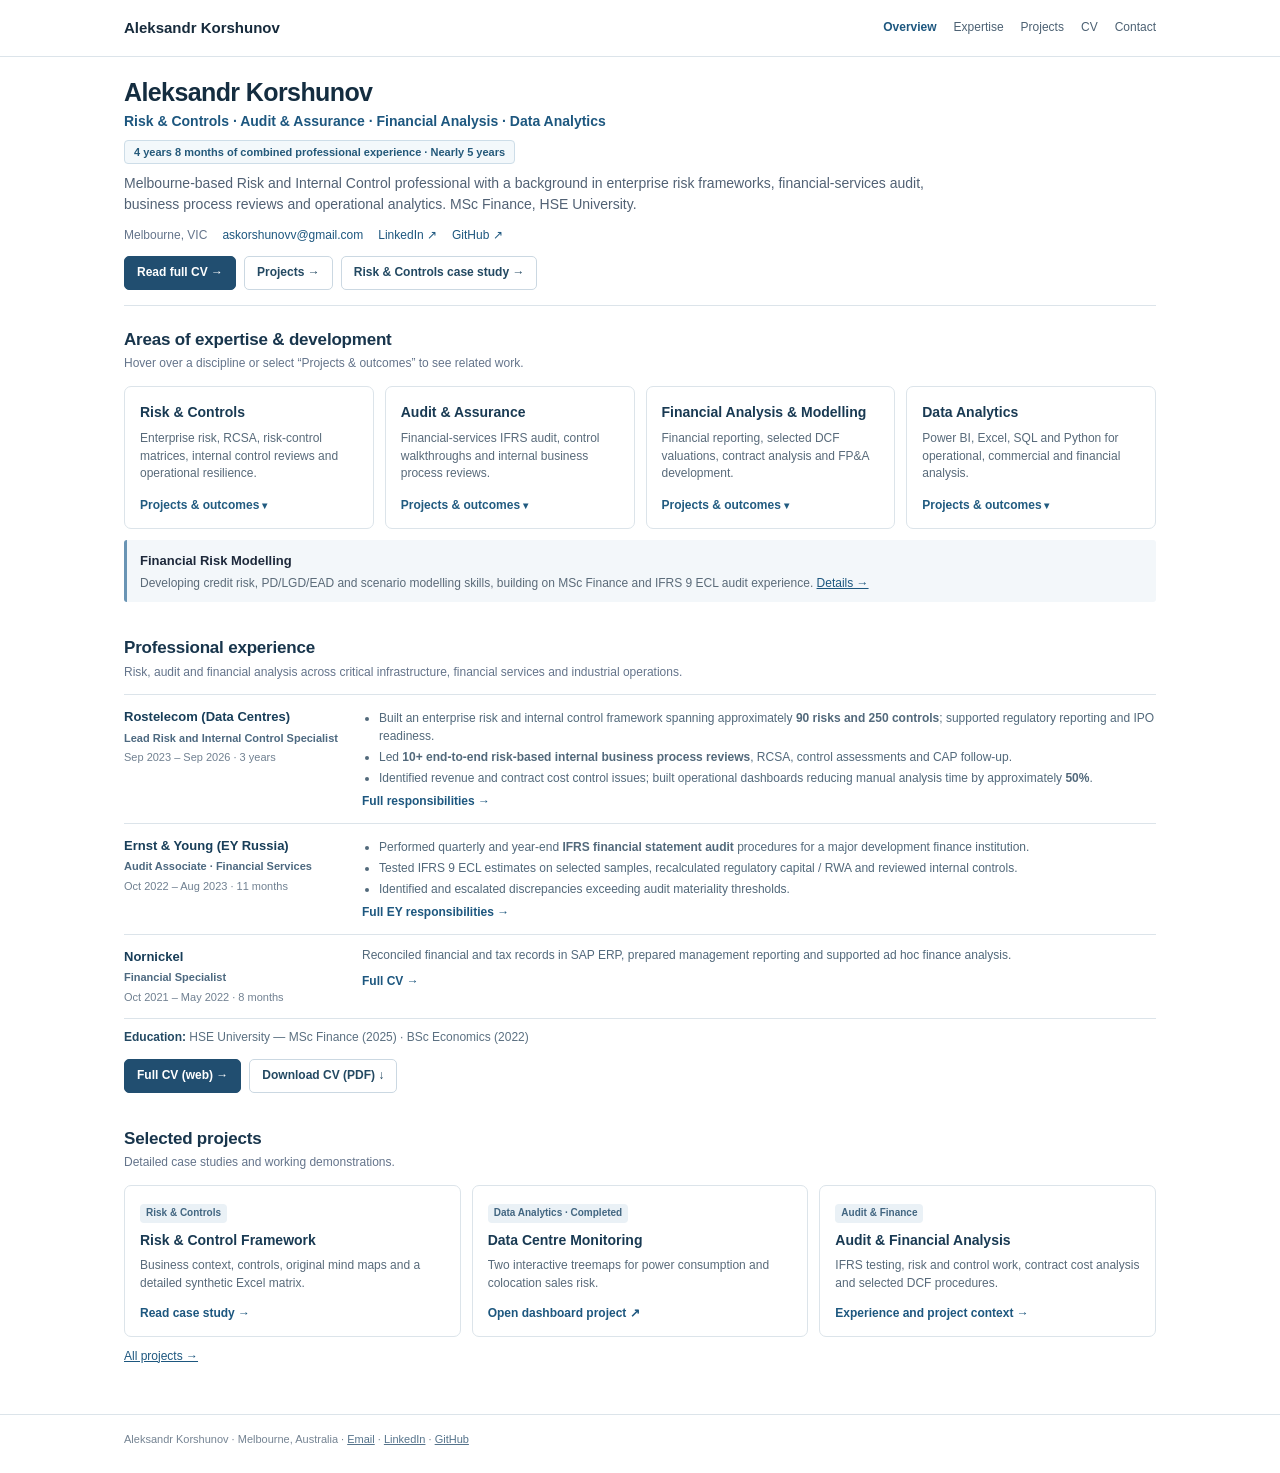
==== index.html @ 3230fc71 "Make approved CV download direct when PDF asset is present" ====
<!doctype html><html lang="en"><head><meta charset="utf-8"><meta name="viewport" content="width=device-width,initial-scale=1"><meta name="description" content="Aleksandr Korshunov — Melbourne. Almost five years of combined experience in risk, internal controls, audit and finance."><title>Aleksandr Korshunov | Risk, Audit, Finance & Analytics</title><link rel="stylesheet" href="assets/css/site.css"></head><body>
<header class="header"><div class="wrap nav"><a class="brand" href="./">Aleksandr Korshunov</a><nav class="navlinks"><a class="active" href="./">Overview</a><a href="expertise/">Expertise</a><a href="projects/">Projects</a><a href="cv/">CV</a><a href="mailto:askorshunovv@gmail.com">Contact</a></nav></div></header>
<main class="wrap"><section class="intro"><h1>Aleksandr Korshunov</h1><div class="role">Risk & Controls · Audit & Assurance · Financial Analysis · Data Analytics</div><div class="experience-pill">4 years 8 months of combined professional experience · Nearly 5 years</div><p>Melbourne-based Risk and Internal Control professional with a background in enterprise risk frameworks, financial-services audit, business process reviews and operational analytics. MSc Finance, HSE University.</p><div class="meta"><span>Melbourne, VIC</span><a href="mailto:askorshunovv@gmail.com">askorshunovv@gmail.com</a><a href="https://www.linkedin.com/in/askorshunovv" target="_blank" rel="noopener">LinkedIn ↗</a><a href="https://github.com/nevskoii" target="_blank" rel="noopener">GitHub ↗</a></div><div class="actions"><a class="button primary" href="cv/">Read full CV →</a><a class="button" href="projects/">Projects →</a><a class="button" href="projects/risk-control-framework/">Risk & Controls case study →</a></div></section>
<section class="section" id="areas"><h2>Areas of expertise & development</h2><p class="lead">Hover over a discipline or select “Projects & outcomes” to see related work.</p><div class="grid four">
<article class="tile area-card"><h3>Risk & Controls</h3><p>Enterprise risk, RCSA, risk-control matrices, internal control reviews and operational resilience.</p><details><summary>Projects & outcomes</summary><div class="area-expand"><p><strong>Rostelecom (Data Centres):</strong> Framework covering ~90 risks and 250 controls; 10+ risk-based reviews; corrective action tracking.</p><a href="projects/risk-control-framework/">Risk & Control Framework case study →</a><a href="expertise/#risk">Experience & methodology →</a></div></details></article>
<article class="tile area-card"><h3>Audit & Assurance</h3><p>Financial-services IFRS audit, control walkthroughs and internal business process reviews.</p><details><summary>Projects & outcomes</summary><div class="area-expand"><p><strong>EY:</strong> IFRS 9 ECL sample testing, regulatory capital and RWA recalculations; escalated material reporting discrepancies.</p><a href="expertise/#audit">Audit experience →</a><a href="cv/#ey">Full EY CV section →</a></div></details></article>
<article class="tile area-card"><h3>Financial Analysis & Modelling</h3><p>Financial reporting, selected DCF valuations, contract analysis and FP&A development.</p><details><summary>Projects & outcomes</summary><div class="area-expand"><p><strong>Experience:</strong> Electricity cost analysis across ~4,000 racks; review of 42 counterparty agreements. DCF applied to selected audit valuations.</p><a href="expertise/#finance">Finance experience →</a><a href="projects/#finance">Financial modelling development →</a></div></details></article>
<article class="tile area-card"><h3>Data Analytics</h3><p>Power BI, Excel, SQL and Python for operational, commercial and financial analysis.</p><details><summary>Projects & outcomes</summary><div class="area-expand"><p><strong>Operational reporting:</strong> Power capacity and colocation sales dashboards; ~50% reduction in manual analysis time.</p><a href="https://nevskoii.github.io/monitoring_dashboards_dc/" target="_blank" rel="noopener">Open completed treemap project ↗</a><a href="expertise/#data">Analytics experience →</a></div></details></article>
</div><div class="bar"><strong>Financial Risk Modelling</strong><p>Developing credit risk, PD/LGD/EAD and scenario modelling skills, building on MSc Finance and IFRS 9 ECL audit experience. <a href="expertise/#financial-risk">Details →</a></p></div></section>
<section class="section" id="experience"><h2>Professional experience</h2><p class="lead">Risk, audit and financial analysis across critical infrastructure, financial services and industrial operations.</p><div class="compact-career">
<article class="career-row"><div><h3>Rostelecom (Data Centres)</h3><div class="role-title">Lead Risk and Internal Control Specialist</div><small>Sep 2023 – Sep 2026 · 3 years</small></div><div><ul><li>Built an enterprise risk and internal control framework spanning approximately <strong>90 risks and 250 controls</strong>; supported regulatory reporting and IPO readiness.</li><li>Led <strong>10+ end-to-end risk-based internal business process reviews</strong>, RCSA, control assessments and CAP follow-up.</li><li>Identified revenue and contract cost control issues; built operational dashboards reducing manual analysis time by approximately <strong>50%</strong>.</li></ul><a class="section-link" href="cv/#rostelecom">Full responsibilities →</a></div></article>
<article class="career-row"><div><h3>Ernst & Young (EY Russia)</h3><div class="role-title">Audit Associate · Financial Services</div><small>Oct 2022 – Aug 2023 · 11 months</small></div><div><ul><li>Performed quarterly and year-end <strong>IFRS financial statement audit</strong> procedures for a major development finance institution.</li><li>Tested IFRS 9 ECL estimates on selected samples, recalculated regulatory capital / RWA and reviewed internal controls.</li><li>Identified and escalated discrepancies exceeding audit materiality thresholds.</li></ul><a class="section-link" href="cv/#ey">Full EY responsibilities →</a></div></article>
<article class="career-row"><div><h3>Nornickel</h3><div class="role-title">Financial Specialist</div><small>Oct 2021 – May 2022 · 8 months</small></div><div><p>Reconciled financial and tax records in SAP ERP, prepared management reporting and supported ad hoc finance analysis.</p><a class="section-link" href="cv/">Full CV →</a></div></article>
</div><div class="edu-strip"><strong>Education:</strong> HSE University — MSc Finance (2025) · BSc Economics (2022)</div><div class="actions"><a class="button primary" href="cv/">Full CV (web) →</a><a class="button" id="home-pdf-download" href="assets/downloads/Aleksandr_Korshunov_Approved_CV_Public.pdf" download hidden>Download CV (PDF) ↓</a></div></section>
<section class="section" id="projects"><h2>Selected projects</h2><p class="lead">Detailed case studies and working demonstrations.</p><div class="grid three"><article class="tile"><span class="tag">Risk & Controls</span><h3>Risk & Control Framework</h3><p>Business context, controls, original mind maps and a detailed synthetic Excel matrix.</p><a href="projects/risk-control-framework/">Read case study →</a></article><article class="tile"><span class="tag">Data Analytics · Completed</span><h3>Data Centre Monitoring</h3><p>Two interactive treemaps for power consumption and colocation sales risk.</p><a href="https://nevskoii.github.io/monitoring_dashboards_dc/">Open dashboard project ↗</a></article><article class="tile"><span class="tag">Audit & Finance</span><h3>Audit & Financial Analysis</h3><p>IFRS testing, risk and control work, contract cost analysis and selected DCF procedures.</p><a href="expertise/">Experience and project context →</a></article></div><p class="lead" style="margin-top:11px"><a href="projects/">All projects →</a></p></section></main><footer class="footer"><div class="wrap">Aleksandr Korshunov · Melbourne, Australia · <a href="mailto:askorshunovv@gmail.com">Email</a> · <a href="https://www.linkedin.com/in/askorshunovv">LinkedIn</a> · <a href="https://github.com/nevskoii">GitHub</a></div></footer><script>fetch('assets/downloads/Aleksandr_Korshunov_Approved_CV_Public.pdf',{method:'HEAD'}).then(r=>{if(r.ok)document.querySelector('#home-pdf-download').hidden=false}).catch(()=>{});</script></body></html>
---- assets/css/site.css ----
:root{--ink:#1e293b;--muted:#637386;--line:#dce4ea;--accent:#1d577f;--soft:#f6f8fa}*{box-sizing:border-box}html{scroll-behavior:smooth}body{margin:0;color:var(--ink);background:#fff;font:14px/1.48 -apple-system,BlinkMacSystemFont,"Segoe UI",Arial,sans-serif}a{color:var(--accent)}.wrap{max-width:1080px;margin:0 auto;padding:0 24px}.header{background:#fff;border-bottom:1px solid var(--line);position:sticky;top:0;z-index:5}.nav{display:flex;align-items:center;justify-content:space-between;gap:16px;min-height:56px}.brand{font-size:15px;font-weight:750;color:#172b3c;text-decoration:none}.navlinks{display:flex;gap:17px;flex-wrap:wrap}.navlinks a{font-size:12px;text-decoration:none;color:#4c6173}.navlinks a.active,.navlinks a:hover{color:var(--accent);font-weight:700}.intro{padding:26px 0 18px;border-bottom:1px solid var(--line)}.intro h1{font-size:27px;letter-spacing:-.6px;line-height:1.2;margin:0 0 5px;color:#142d40}.intro .role{font-size:14px;color:var(--accent);font-weight:650;margin-bottom:9px}.intro p{max-width:850px;color:#516174;margin:0 0 12px}.meta{display:flex;gap:15px;flex-wrap:wrap;font-size:12px;color:#64748b}.meta a{text-decoration:none}.actions{display:flex;gap:8px;flex-wrap:wrap;margin-top:12px}.button{border:1px solid #cbd8e2;border-radius:5px;padding:7px 12px;display:inline-block;text-decoration:none;font-weight:650;font-size:12px;color:#234962;background:white}.button.primary{background:#214e70;color:#fff;border-color:#214e70}.section{padding:23px 0 12px;scroll-margin-top:70px}.section h2{font-size:17px;line-height:1.25;letter-spacing:-.2px;margin:0 0 5px;color:#18354c}.lead{color:#64748b;font-size:12px;margin:0 0 13px}.grid{display:grid;gap:11px}.four{grid-template-columns:repeat(4,minmax(0,1fr))}.three{grid-template-columns:repeat(3,minmax(0,1fr))}.two{grid-template-columns:repeat(2,minmax(0,1fr))}.tile{padding:15px 15px 13px;border:1px solid var(--line);border-radius:7px;background:#fff;min-width:0}.tile h3{font-size:14px;margin:0 0 7px;color:#193a53}.tile p{font-size:12px;color:#586a7a;margin:0 0 9px}.tile a{font-size:12px;text-decoration:none;font-weight:650}.tile a:hover{text-decoration:underline}.tag{display:inline-block;color:#426681;background:#eaf1f6;border-radius:4px;padding:2px 6px;font-size:10px;font-weight:700;margin-bottom:7px}.bar{border-left:3px solid #6994b4;background:#f3f7fa;border-radius:3px;padding:10px 13px;margin-top:11px}.bar strong{font-size:13px}.bar p{font-size:12px;color:#5b6b79;margin:4px 0 0}.metrics{display:flex;gap:12px;flex-wrap:wrap;padding:15px 0;border-top:1px solid var(--line);border-bottom:1px solid var(--line);margin-top:15px}.metric{flex:1;min-width:130px;font-size:11px;color:#637386}.metric b{font-size:17px;color:#1a4564;margin-right:6px}.timeline{display:grid;grid-template-columns:repeat(3,1fr);gap:10px}.timeline article{border-top:2px solid #d3e0e9;padding-top:9px}.timeline strong{font-size:13px}.timeline p{font-size:11px;color:#657689;margin:4px 0}.footer{margin-top:24px;border-top:1px solid var(--line);padding:16px 0 25px;font-size:11px;color:#758493}.footer a{color:#55738b}.breadcrumb{font-size:11px;color:#7a8897;margin-bottom:12px}.breadcrumb a{text-decoration:none}.pagehead{padding:24px 0 12px;border-bottom:1px solid var(--line)}.pagehead h1{font-size:24px;margin:0 0 7px;letter-spacing:-.4px}.pagehead p{max-width:830px;color:#5e6e7c;margin:0}.prose{max-width:940px}.prose p{color:#526477}.item{padding:13px 0;border-bottom:1px solid var(--line)}.item h3{font-size:14px;margin:0 0 4px}.item p{margin:3px 0;font-size:12px;color:#5c6d7b}.item small{color:#748292}.resume{max-width:880px}.resume h2{border-bottom:1px solid var(--line);padding-bottom:4px;margin:20px 0 9px;font-size:14px;text-transform:uppercase;letter-spacing:.4px}.resume h3{font-size:13px;margin:11px 0 3px}.resume p,.resume li{font-size:12px;line-height:1.5}.resume ul{padding-left:19px;margin:5px 0 10px}.resume li{margin:3px 0}.resume .period{float:right;font-size:11px;color:#6b7c8a}.resume .small{color:#6b7c8a;font-size:11px}.tablewrap{overflow:auto;border:1px solid var(--line);border-radius:6px}table{width:100%;border-collapse:collapse;font-size:12px}th,td{text-align:left;padding:8px 10px;border-bottom:1px solid var(--line);vertical-align:top}th{background:#eef3f7;font-size:11px;color:#435c6e}tr:last-child td{border-bottom:0}input,select{padding:7px;border:1px solid #bdccd8;border-radius:5px;background:#fff;font:inherit;max-width:100%}.tools{display:flex;gap:8px;flex-wrap:wrap;margin:13px 0}.muted{color:#667789}.note{font-size:11px;color:#697c89;background:#f4f7f9;padding:10px 12px;border-radius:5px;margin:12px 0}.mini-list{margin:0;padding-left:18px;color:#586c7a;font-size:12px}.mini-list li{margin:4px 0}.panel{border:1px solid var(--line);border-radius:7px;padding:14px;margin:12px 0}.panel h3{margin:0 0 7px;font-size:14px}.pill{font-size:10px;color:#2c5b7b;background:#edf4f8;padding:2px 7px;border-radius:4px;display:inline-block;margin:2px 4px 2px 0}@media(max-width:800px){.four{grid-template-columns:repeat(2,1fr)}.three,.timeline{grid-template-columns:repeat(2,1fr)}.nav{align-items:flex-start;flex-direction:column;gap:6px;padding:10px 0}.intro{padding-top:20px}}@media(max-width:540px){.wrap{padding:0 15px}.four,.three,.two,.timeline{grid-template-columns:1fr}.navlinks{gap:12px}.navlinks a{font-size:11px}.intro h1{font-size:23px}.tile{padding:13px}.resume .period{float:none;display:block;margin-top:2px}}@media print{.header,.footer,.actions,.tools,.no-print{display:none!important}.wrap{max-width:none;padding:0}.section{padding:8px 0}.resume p,.resume li{font-size:10px}.pagehead{padding:4px 0}}

/* Recruiter-first portfolio refinements */
.intro{padding:20px 0 15px}.intro h1{font-size:25px}.role{line-height:1.35}.experience-pill{display:inline-block;margin:0 0 9px;padding:3px 9px;border:1px solid #cddde8;background:#f3f8fb;border-radius:4px;font-size:11px;color:#24597a;font-weight:700}
.area-card{position:relative;transition:border-color .18s ease,box-shadow .18s ease,background .18s ease}.area-card:hover,.area-card:focus-within{border-color:#8aafc9;background:#fbfdff;box-shadow:0 3px 13px rgba(22,66,95,.10)}.area-card .hint{font-size:11px;color:#6e8291;margin:4px 0 0}.area-card summary{cursor:pointer;list-style:none;font-size:12px;font-weight:650;color:#215b80;padding:5px 0 0}.area-card summary::-webkit-details-marker{display:none}.area-card summary::after{content:" ▾";font-size:10px}.area-card details[open] summary::after{content:" ▴"}.area-card .area-expand{display:none;position:absolute;top:calc(100% - 2px);left:-1px;right:-1px;padding:12px 14px 14px;background:#fff;border:1px solid #8aafc9;border-top:0;border-radius:0 0 7px 7px;box-shadow:0 10px 18px rgba(22,66,95,.12);z-index:4}.area-card:hover .area-expand,.area-card:focus-within .area-expand,.area-card details[open] .area-expand{display:block}.area-expand p{font-size:11px;color:#516c7d;margin:0 0 8px}.area-expand a{display:block;margin:5px 0;font-size:11px}.compact-career{display:grid;grid-template-columns:1fr;gap:0;border-top:1px solid var(--line)}.career-row{display:grid;grid-template-columns:220px minmax(0,1fr);gap:18px;padding:12px 0;border-bottom:1px solid var(--line)}.career-row h3{font-size:13px;margin:0 0 3px;color:#183e59}.career-row small{font-size:11px;color:#708091}.career-row p{font-size:12px;color:#52697b;margin:0 0 5px}.career-row ul{padding-left:17px;margin:3px 0}.career-row li{font-size:12px;color:#52697b;margin:3px 0}.career-row .role-title{font-size:11px;color:#4d6980;font-weight:650}.edu-strip{padding:10px 0 0;color:#5b7081;font-size:12px}.edu-strip strong{color:#234963}.section .section-link{font-size:12px;text-decoration:none;font-weight:650}.section .section-link:hover{text-decoration:underline}
@media(max-width:800px){.area-card .area-expand{position:static;box-shadow:none;border:0;border-top:1px solid #e2eaf0;padding:9px 0 0}.career-row{grid-template-columns:1fr;gap:3px}}
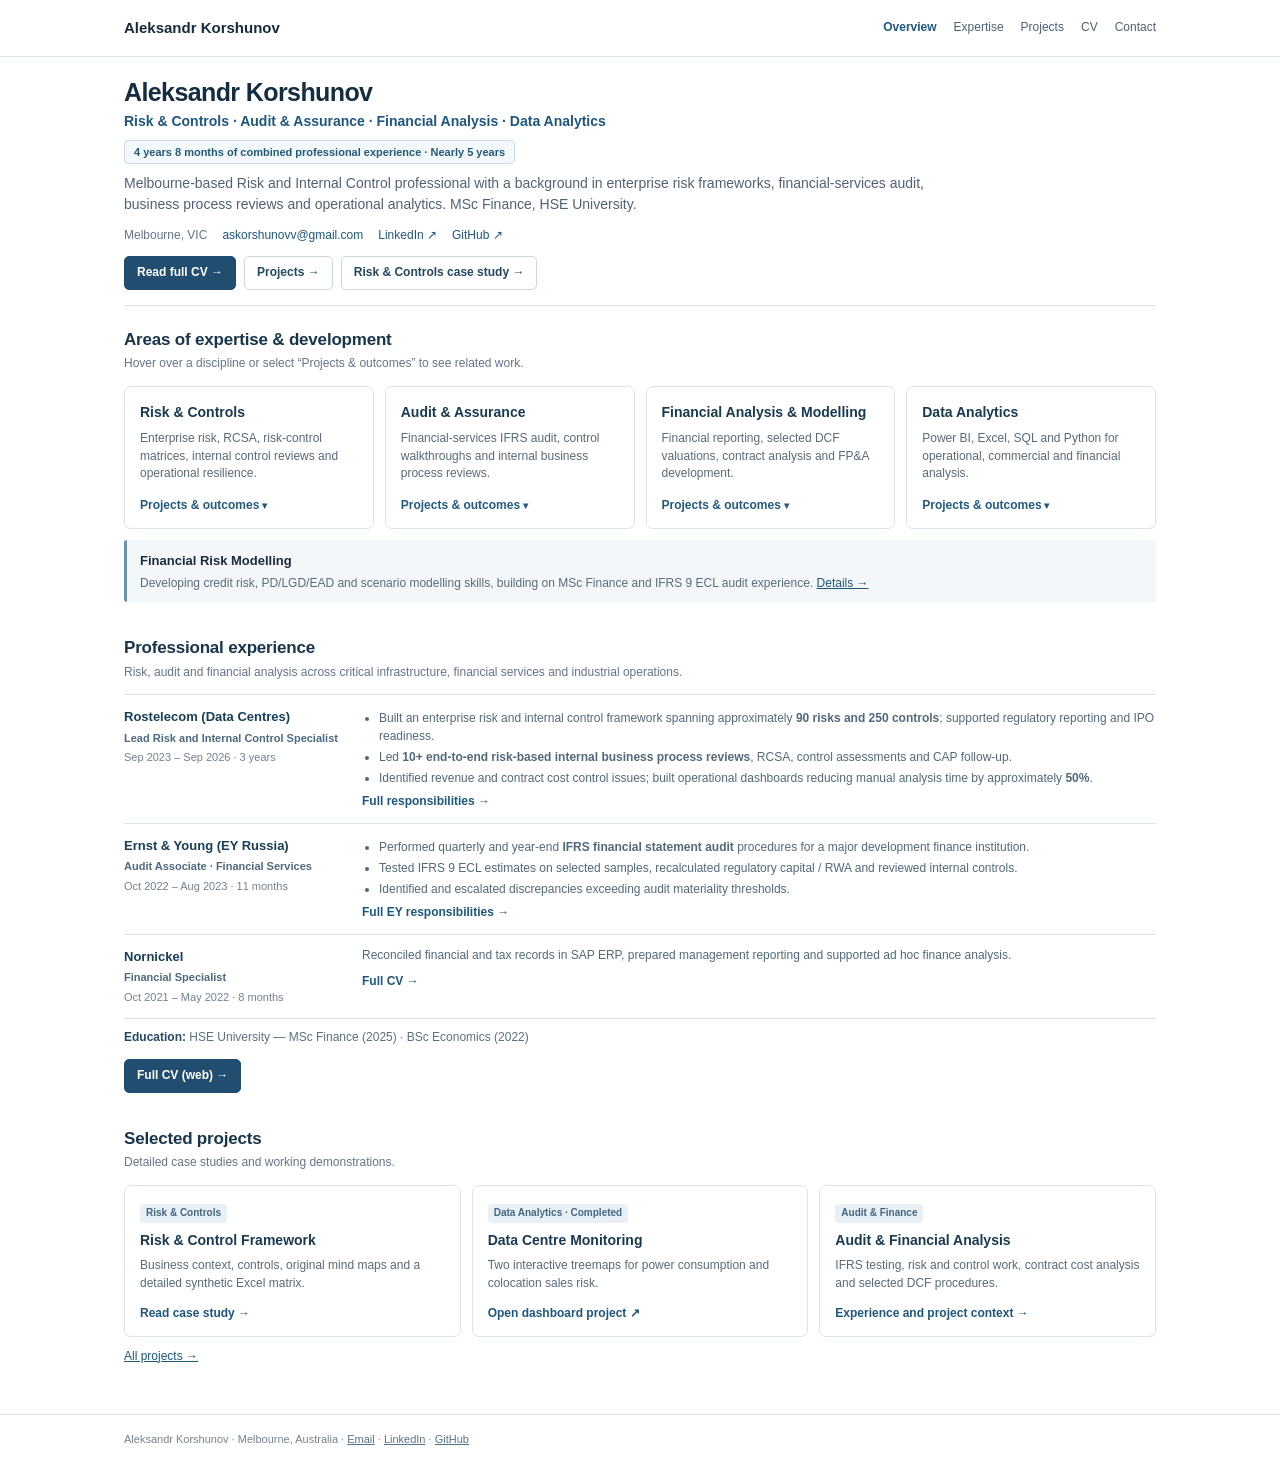
==== commit 2da83bbf: "Make expertise project dropdowns open on hover, with touch-friendly details fallback" ====
--- a/index.html
+++ b/index.html
@@ -12,4 +12,4 @@
 <article class="career-row"><div><h3>Ernst & Young (EY Russia)</h3><div class="role-title">Audit Associate · Financial Services</div><small>Oct 2022 – Aug 2023 · 11 months</small></div><div><ul><li>Performed quarterly and year-end <strong>IFRS financial statement audit</strong> procedures for a major development finance institution.</li><li>Tested IFRS 9 ECL estimates on selected samples, recalculated regulatory capital / RWA and reviewed internal controls.</li><li>Identified and escalated discrepancies exceeding audit materiality thresholds.</li></ul><a class="section-link" href="cv/#ey">Full EY responsibilities →</a></div></article>
 <article class="career-row"><div><h3>Nornickel</h3><div class="role-title">Financial Specialist</div><small>Oct 2021 – May 2022 · 8 months</small></div><div><p>Reconciled financial and tax records in SAP ERP, prepared management reporting and supported ad hoc finance analysis.</p><a class="section-link" href="cv/">Full CV →</a></div></article>
 </div><div class="edu-strip"><strong>Education:</strong> HSE University — MSc Finance (2025) · BSc Economics (2022)</div><div class="actions"><a class="button primary" href="cv/">Full CV (web) →</a><a class="button" id="home-pdf-download" href="assets/downloads/Aleksandr_Korshunov_Approved_CV_Public.pdf" download hidden>Download CV (PDF) ↓</a></div></section>
-<section class="section" id="projects"><h2>Selected projects</h2><p class="lead">Detailed case studies and working demonstrations.</p><div class="grid three"><article class="tile"><span class="tag">Risk & Controls</span><h3>Risk & Control Framework</h3><p>Business context, controls, original mind maps and a detailed synthetic Excel matrix.</p><a href="projects/risk-control-framework/">Read case study →</a></article><article class="tile"><span class="tag">Data Analytics · Completed</span><h3>Data Centre Monitoring</h3><p>Two interactive treemaps for power consumption and colocation sales risk.</p><a href="https://nevskoii.github.io/monitoring_dashboards_dc/">Open dashboard project ↗</a></article><article class="tile"><span class="tag">Audit & Finance</span><h3>Audit & Financial Analysis</h3><p>IFRS testing, risk and control work, contract cost analysis and selected DCF procedures.</p><a href="expertise/">Experience and project context →</a></article></div><p class="lead" style="margin-top:11px"><a href="projects/">All projects →</a></p></section></main><footer class="footer"><div class="wrap">Aleksandr Korshunov · Melbourne, Australia · <a href="mailto:askorshunovv@gmail.com">Email</a> · <a href="https://www.linkedin.com/in/askorshunovv">LinkedIn</a> · <a href="https://github.com/nevskoii">GitHub</a></div></footer><script>fetch('assets/downloads/Aleksandr_Korshunov_Approved_CV_Public.pdf',{method:'HEAD'}).then(r=>{if(r.ok)document.querySelector('#home-pdf-download').hidden=false}).catch(()=>{});</script></body></html>+<section class="section" id="projects"><h2>Selected projects</h2><p class="lead">Detailed case studies and working demonstrations.</p><div class="grid three"><article class="tile"><span class="tag">Risk & Controls</span><h3>Risk & Control Framework</h3><p>Business context, controls, original mind maps and a detailed synthetic Excel matrix.</p><a href="projects/risk-control-framework/">Read case study →</a></article><article class="tile"><span class="tag">Data Analytics · Completed</span><h3>Data Centre Monitoring</h3><p>Two interactive treemaps for power consumption and colocation sales risk.</p><a href="https://nevskoii.github.io/monitoring_dashboards_dc/">Open dashboard project ↗</a></article><article class="tile"><span class="tag">Audit & Finance</span><h3>Audit & Financial Analysis</h3><p>IFRS testing, risk and control work, contract cost analysis and selected DCF procedures.</p><a href="expertise/">Experience and project context →</a></article></div><p class="lead" style="margin-top:11px"><a href="projects/">All projects →</a></p></section></main><footer class="footer"><div class="wrap">Aleksandr Korshunov · Melbourne, Australia · <a href="mailto:askorshunovv@gmail.com">Email</a> · <a href="https://www.linkedin.com/in/askorshunovv">LinkedIn</a> · <a href="https://github.com/nevskoii">GitHub</a></div></footer><script>document.querySelectorAll('.area-card').forEach(card=>{const d=card.querySelector('details');if(!d)return;card.addEventListener('mouseenter',()=>{if(window.matchMedia('(hover:hover) and (pointer:fine)').matches)d.open=true});card.addEventListener('mouseleave',()=>{if(window.matchMedia('(hover:hover) and (pointer:fine)').matches)d.open=false})});fetch('assets/downloads/Aleksandr_Korshunov_Approved_CV_Public.pdf',{method:'HEAD'}).then(r=>{if(r.ok)document.querySelector('#home-pdf-download').hidden=false}).catch(()=>{});</script></body></html>
--- a/assets/css/site.css
+++ b/assets/css/site.css
@@ -4,3 +4,5 @@
 .intro{padding:20px 0 15px}.intro h1{font-size:25px}.role{line-height:1.35}.experience-pill{display:inline-block;margin:0 0 9px;padding:3px 9px;border:1px solid #cddde8;background:#f3f8fb;border-radius:4px;font-size:11px;color:#24597a;font-weight:700}
 .area-card{position:relative;transition:border-color .18s ease,box-shadow .18s ease,background .18s ease}.area-card:hover,.area-card:focus-within{border-color:#8aafc9;background:#fbfdff;box-shadow:0 3px 13px rgba(22,66,95,.10)}.area-card .hint{font-size:11px;color:#6e8291;margin:4px 0 0}.area-card summary{cursor:pointer;list-style:none;font-size:12px;font-weight:650;color:#215b80;padding:5px 0 0}.area-card summary::-webkit-details-marker{display:none}.area-card summary::after{content:" ▾";font-size:10px}.area-card details[open] summary::after{content:" ▴"}.area-card .area-expand{display:none;position:absolute;top:calc(100% - 2px);left:-1px;right:-1px;padding:12px 14px 14px;background:#fff;border:1px solid #8aafc9;border-top:0;border-radius:0 0 7px 7px;box-shadow:0 10px 18px rgba(22,66,95,.12);z-index:4}.area-card:hover .area-expand,.area-card:focus-within .area-expand,.area-card details[open] .area-expand{display:block}.area-expand p{font-size:11px;color:#516c7d;margin:0 0 8px}.area-expand a{display:block;margin:5px 0;font-size:11px}.compact-career{display:grid;grid-template-columns:1fr;gap:0;border-top:1px solid var(--line)}.career-row{display:grid;grid-template-columns:220px minmax(0,1fr);gap:18px;padding:12px 0;border-bottom:1px solid var(--line)}.career-row h3{font-size:13px;margin:0 0 3px;color:#183e59}.career-row small{font-size:11px;color:#708091}.career-row p{font-size:12px;color:#52697b;margin:0 0 5px}.career-row ul{padding-left:17px;margin:3px 0}.career-row li{font-size:12px;color:#52697b;margin:3px 0}.career-row .role-title{font-size:11px;color:#4d6980;font-weight:650}.edu-strip{padding:10px 0 0;color:#5b7081;font-size:12px}.edu-strip strong{color:#234963}.section .section-link{font-size:12px;text-decoration:none;font-weight:650}.section .section-link:hover{text-decoration:underline}
 @media(max-width:800px){.area-card .area-expand{position:static;box-shadow:none;border:0;border-top:1px solid #e2eaf0;padding:9px 0 0}.career-row{grid-template-columns:1fr;gap:3px}}
+
+[hidden]{display:none!important}
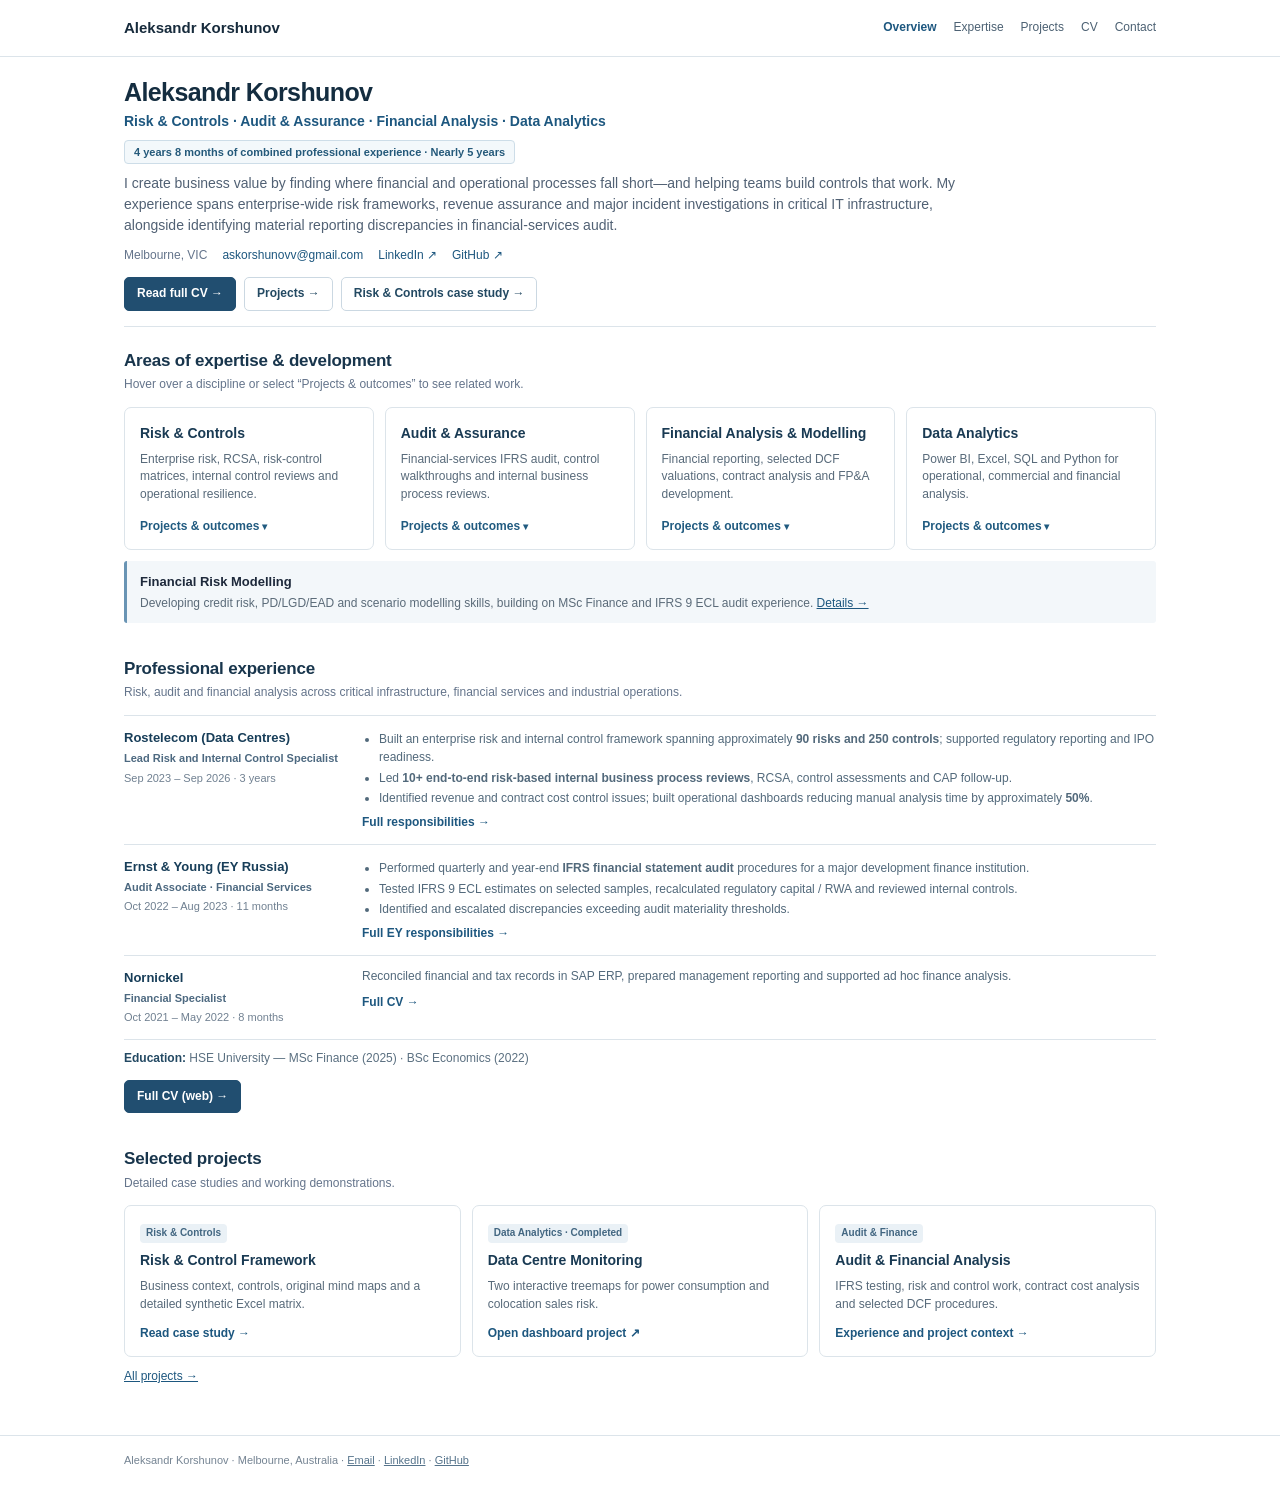
==== commit 77684a0f: "Use approved CV professional profile verbatim and add original PDF CV and cover-letter download butt" ====
--- a/index.html
+++ b/index.html
@@ -1,6 +1,6 @@
 <!doctype html><html lang="en"><head><meta charset="utf-8"><meta name="viewport" content="width=device-width,initial-scale=1"><meta name="description" content="Aleksandr Korshunov — Melbourne. Almost five years of combined experience in risk, internal controls, audit and finance."><title>Aleksandr Korshunov | Risk, Audit, Finance & Analytics</title><link rel="stylesheet" href="assets/css/site.css"></head><body>
 <header class="header"><div class="wrap nav"><a class="brand" href="./">Aleksandr Korshunov</a><nav class="navlinks"><a class="active" href="./">Overview</a><a href="expertise/">Expertise</a><a href="projects/">Projects</a><a href="cv/">CV</a><a href="mailto:askorshunovv@gmail.com">Contact</a></nav></div></header>
-<main class="wrap"><section class="intro"><h1>Aleksandr Korshunov</h1><div class="role">Risk & Controls · Audit & Assurance · Financial Analysis · Data Analytics</div><div class="experience-pill">4 years 8 months of combined professional experience · Nearly 5 years</div><p>Melbourne-based Risk and Internal Control professional with a background in enterprise risk frameworks, financial-services audit, business process reviews and operational analytics. MSc Finance, HSE University.</p><div class="meta"><span>Melbourne, VIC</span><a href="mailto:askorshunovv@gmail.com">askorshunovv@gmail.com</a><a href="https://www.linkedin.com/in/askorshunovv" target="_blank" rel="noopener">LinkedIn ↗</a><a href="https://github.com/nevskoii" target="_blank" rel="noopener">GitHub ↗</a></div><div class="actions"><a class="button primary" href="cv/">Read full CV →</a><a class="button" href="projects/">Projects →</a><a class="button" href="projects/risk-control-framework/">Risk & Controls case study →</a></div></section>
+<main class="wrap"><section class="intro"><h1>Aleksandr Korshunov</h1><div class="role">Risk & Controls · Audit & Assurance · Financial Analysis · Data Analytics</div><div class="experience-pill">4 years 8 months of combined professional experience · Nearly 5 years</div><p>I create business value by finding where financial and operational processes fall short—and helping teams build controls that work. My experience spans enterprise-wide risk frameworks, revenue assurance and major incident investigations in critical IT infrastructure, alongside identifying material reporting discrepancies in financial-services audit.</p><div class="meta"><span>Melbourne, VIC</span><a href="mailto:askorshunovv@gmail.com">askorshunovv@gmail.com</a><a href="https://www.linkedin.com/in/askorshunovv" target="_blank" rel="noopener">LinkedIn ↗</a><a href="https://github.com/nevskoii" target="_blank" rel="noopener">GitHub ↗</a></div><div class="actions"><a class="button primary" href="cv/">Read full CV →</a><a class="button" href="projects/">Projects →</a><a class="button" href="projects/risk-control-framework/">Risk & Controls case study →</a></div></section>
 <section class="section" id="areas"><h2>Areas of expertise & development</h2><p class="lead">Hover over a discipline or select “Projects & outcomes” to see related work.</p><div class="grid four">
 <article class="tile area-card"><h3>Risk & Controls</h3><p>Enterprise risk, RCSA, risk-control matrices, internal control reviews and operational resilience.</p><details><summary>Projects & outcomes</summary><div class="area-expand"><p><strong>Rostelecom (Data Centres):</strong> Framework covering ~90 risks and 250 controls; 10+ risk-based reviews; corrective action tracking.</p><a href="projects/risk-control-framework/">Risk & Control Framework case study →</a><a href="expertise/#risk">Experience & methodology →</a></div></details></article>
 <article class="tile area-card"><h3>Audit & Assurance</h3><p>Financial-services IFRS audit, control walkthroughs and internal business process reviews.</p><details><summary>Projects & outcomes</summary><div class="area-expand"><p><strong>EY:</strong> IFRS 9 ECL sample testing, regulatory capital and RWA recalculations; escalated material reporting discrepancies.</p><a href="expertise/#audit">Audit experience →</a><a href="cv/#ey">Full EY CV section →</a></div></details></article>
@@ -11,5 +11,5 @@
 <article class="career-row"><div><h3>Rostelecom (Data Centres)</h3><div class="role-title">Lead Risk and Internal Control Specialist</div><small>Sep 2023 – Sep 2026 · 3 years</small></div><div><ul><li>Built an enterprise risk and internal control framework spanning approximately <strong>90 risks and 250 controls</strong>; supported regulatory reporting and IPO readiness.</li><li>Led <strong>10+ end-to-end risk-based internal business process reviews</strong>, RCSA, control assessments and CAP follow-up.</li><li>Identified revenue and contract cost control issues; built operational dashboards reducing manual analysis time by approximately <strong>50%</strong>.</li></ul><a class="section-link" href="cv/#rostelecom">Full responsibilities →</a></div></article>
 <article class="career-row"><div><h3>Ernst & Young (EY Russia)</h3><div class="role-title">Audit Associate · Financial Services</div><small>Oct 2022 – Aug 2023 · 11 months</small></div><div><ul><li>Performed quarterly and year-end <strong>IFRS financial statement audit</strong> procedures for a major development finance institution.</li><li>Tested IFRS 9 ECL estimates on selected samples, recalculated regulatory capital / RWA and reviewed internal controls.</li><li>Identified and escalated discrepancies exceeding audit materiality thresholds.</li></ul><a class="section-link" href="cv/#ey">Full EY responsibilities →</a></div></article>
 <article class="career-row"><div><h3>Nornickel</h3><div class="role-title">Financial Specialist</div><small>Oct 2021 – May 2022 · 8 months</small></div><div><p>Reconciled financial and tax records in SAP ERP, prepared management reporting and supported ad hoc finance analysis.</p><a class="section-link" href="cv/">Full CV →</a></div></article>
-</div><div class="edu-strip"><strong>Education:</strong> HSE University — MSc Finance (2025) · BSc Economics (2022)</div><div class="actions"><a class="button primary" href="cv/">Full CV (web) →</a><a class="button" id="home-pdf-download" href="assets/downloads/Aleksandr_Korshunov_Approved_CV_Public.pdf" download hidden>Download CV (PDF) ↓</a></div></section>
-<section class="section" id="projects"><h2>Selected projects</h2><p class="lead">Detailed case studies and working demonstrations.</p><div class="grid three"><article class="tile"><span class="tag">Risk & Controls</span><h3>Risk & Control Framework</h3><p>Business context, controls, original mind maps and a detailed synthetic Excel matrix.</p><a href="projects/risk-control-framework/">Read case study →</a></article><article class="tile"><span class="tag">Data Analytics · Completed</span><h3>Data Centre Monitoring</h3><p>Two interactive treemaps for power consumption and colocation sales risk.</p><a href="https://nevskoii.github.io/monitoring_dashboards_dc/">Open dashboard project ↗</a></article><article class="tile"><span class="tag">Audit & Finance</span><h3>Audit & Financial Analysis</h3><p>IFRS testing, risk and control work, contract cost analysis and selected DCF procedures.</p><a href="expertise/">Experience and project context →</a></article></div><p class="lead" style="margin-top:11px"><a href="projects/">All projects →</a></p></section></main><footer class="footer"><div class="wrap">Aleksandr Korshunov · Melbourne, Australia · <a href="mailto:askorshunovv@gmail.com">Email</a> · <a href="https://www.linkedin.com/in/askorshunovv">LinkedIn</a> · <a href="https://github.com/nevskoii">GitHub</a></div></footer><script>document.querySelectorAll('.area-card').forEach(card=>{const d=card.querySelector('details');if(!d)return;card.addEventListener('mouseenter',()=>{if(window.matchMedia('(hover:hover) and (pointer:fine)').matches)d.open=true});card.addEventListener('mouseleave',()=>{if(window.matchMedia('(hover:hover) and (pointer:fine)').matches)d.open=false})});fetch('assets/downloads/Aleksandr_Korshunov_Approved_CV_Public.pdf',{method:'HEAD'}).then(r=>{if(r.ok)document.querySelector('#home-pdf-download').hidden=false}).catch(()=>{});</script></body></html>+</div><div class="edu-strip"><strong>Education:</strong> HSE University — MSc Finance (2025) · BSc Economics (2022)</div><div class="actions"><a class="button primary" href="cv/">Full CV (web) →</a><a class="button" id="home-pdf-download" href="assets/downloads/CV_4_0-4.pdf" download hidden>Download CV (PDF) ↓</a><a class="button" id="home-cover-download" href="assets/downloads/Aleksandr_Korshunov_Cover_Letter.pdf" download hidden>Download Cover Letter (PDF) ↓</a></div></section>
+<section class="section" id="projects"><h2>Selected projects</h2><p class="lead">Detailed case studies and working demonstrations.</p><div class="grid three"><article class="tile"><span class="tag">Risk & Controls</span><h3>Risk & Control Framework</h3><p>Business context, controls, original mind maps and a detailed synthetic Excel matrix.</p><a href="projects/risk-control-framework/">Read case study →</a></article><article class="tile"><span class="tag">Data Analytics · Completed</span><h3>Data Centre Monitoring</h3><p>Two interactive treemaps for power consumption and colocation sales risk.</p><a href="https://nevskoii.github.io/monitoring_dashboards_dc/">Open dashboard project ↗</a></article><article class="tile"><span class="tag">Audit & Finance</span><h3>Audit & Financial Analysis</h3><p>IFRS testing, risk and control work, contract cost analysis and selected DCF procedures.</p><a href="expertise/">Experience and project context →</a></article></div><p class="lead" style="margin-top:11px"><a href="projects/">All projects →</a></p></section></main><footer class="footer"><div class="wrap">Aleksandr Korshunov · Melbourne, Australia · <a href="mailto:askorshunovv@gmail.com">Email</a> · <a href="https://www.linkedin.com/in/askorshunovv">LinkedIn</a> · <a href="https://github.com/nevskoii">GitHub</a></div></footer><script>document.querySelectorAll('.area-card').forEach(card=>{const d=card.querySelector('details');if(!d)return;card.addEventListener('mouseenter',()=>{if(window.matchMedia('(hover:hover) and (pointer:fine)').matches)d.open=true});card.addEventListener('mouseleave',()=>{if(window.matchMedia('(hover:hover) and (pointer:fine)').matches)d.open=false})});[['CV_4_0-4.pdf','#home-pdf-download'],['Aleksandr_Korshunov_Cover_Letter.pdf','#home-cover-download']].forEach(([file,id])=>fetch('assets/downloads/'+file,{method:'HEAD'}).then(r=>{if(r.ok)document.querySelector(id).hidden=false}).catch(()=>{}));</script></body></html>
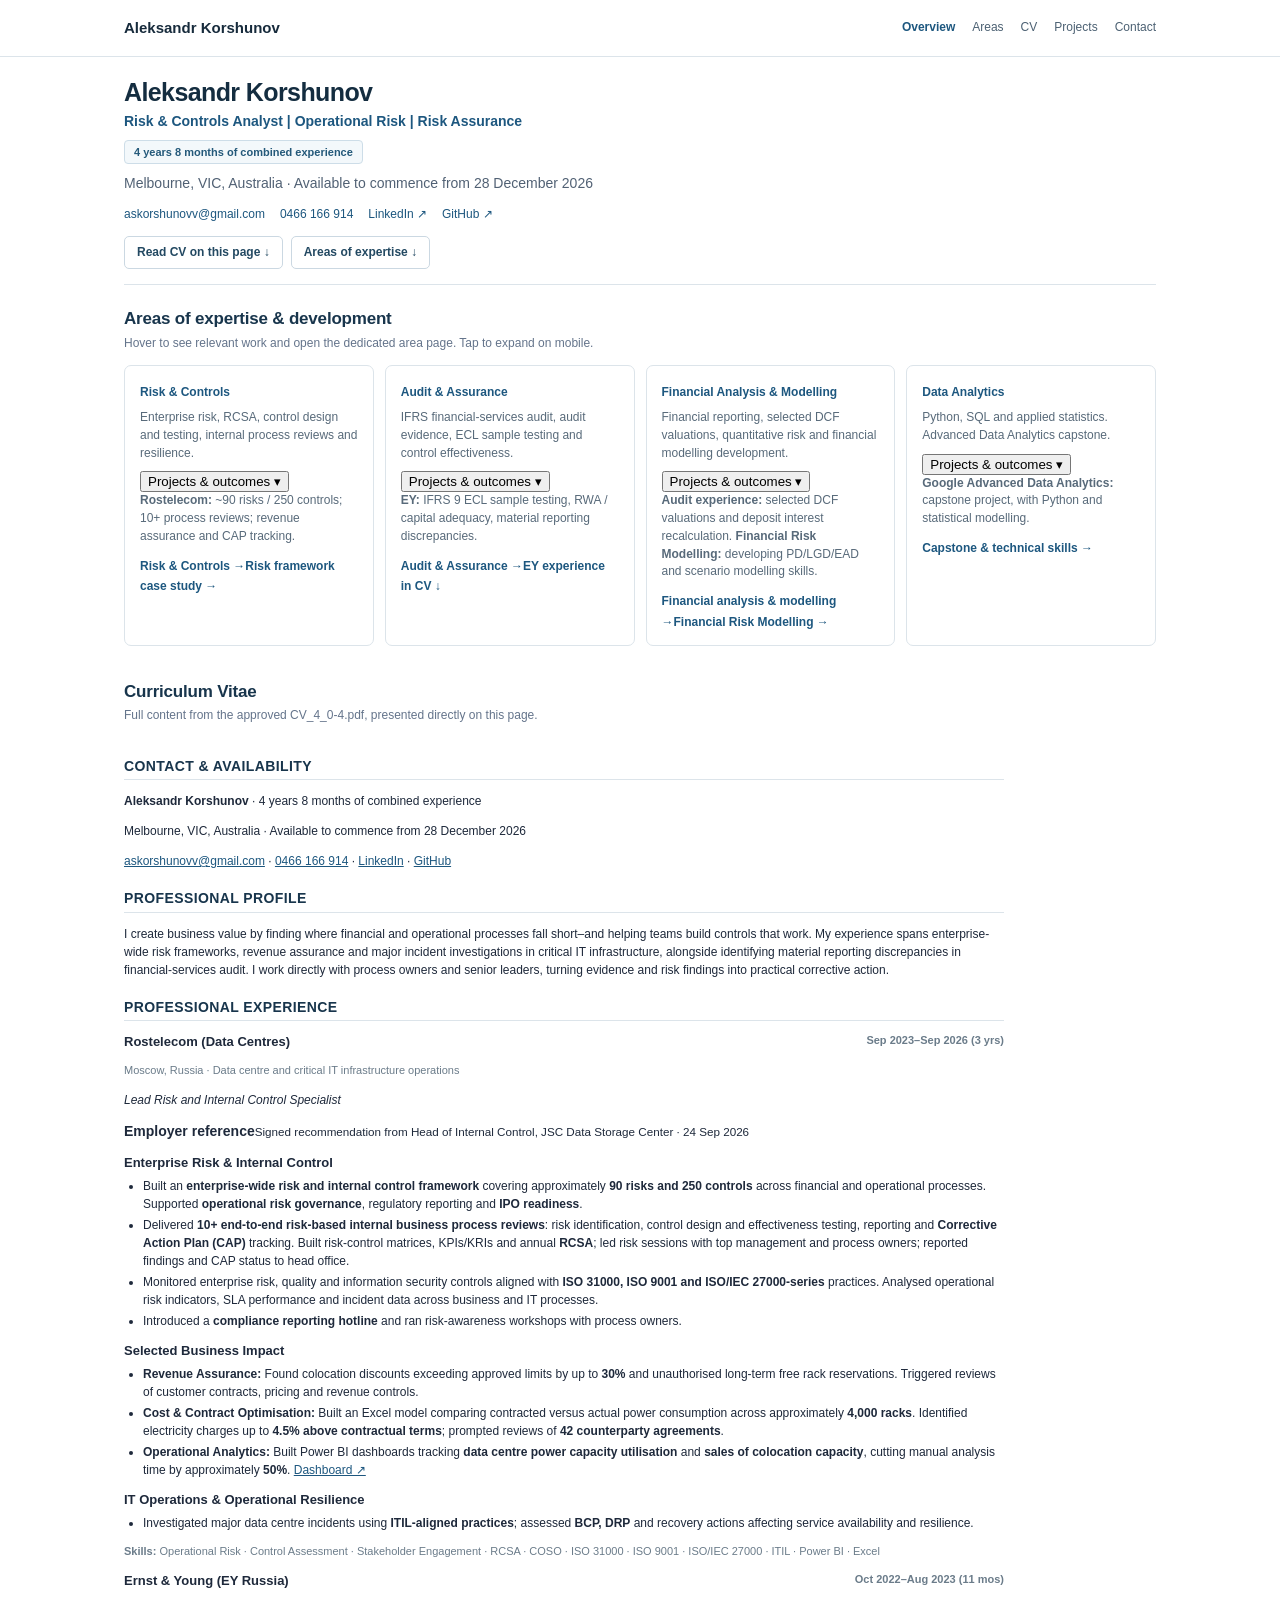
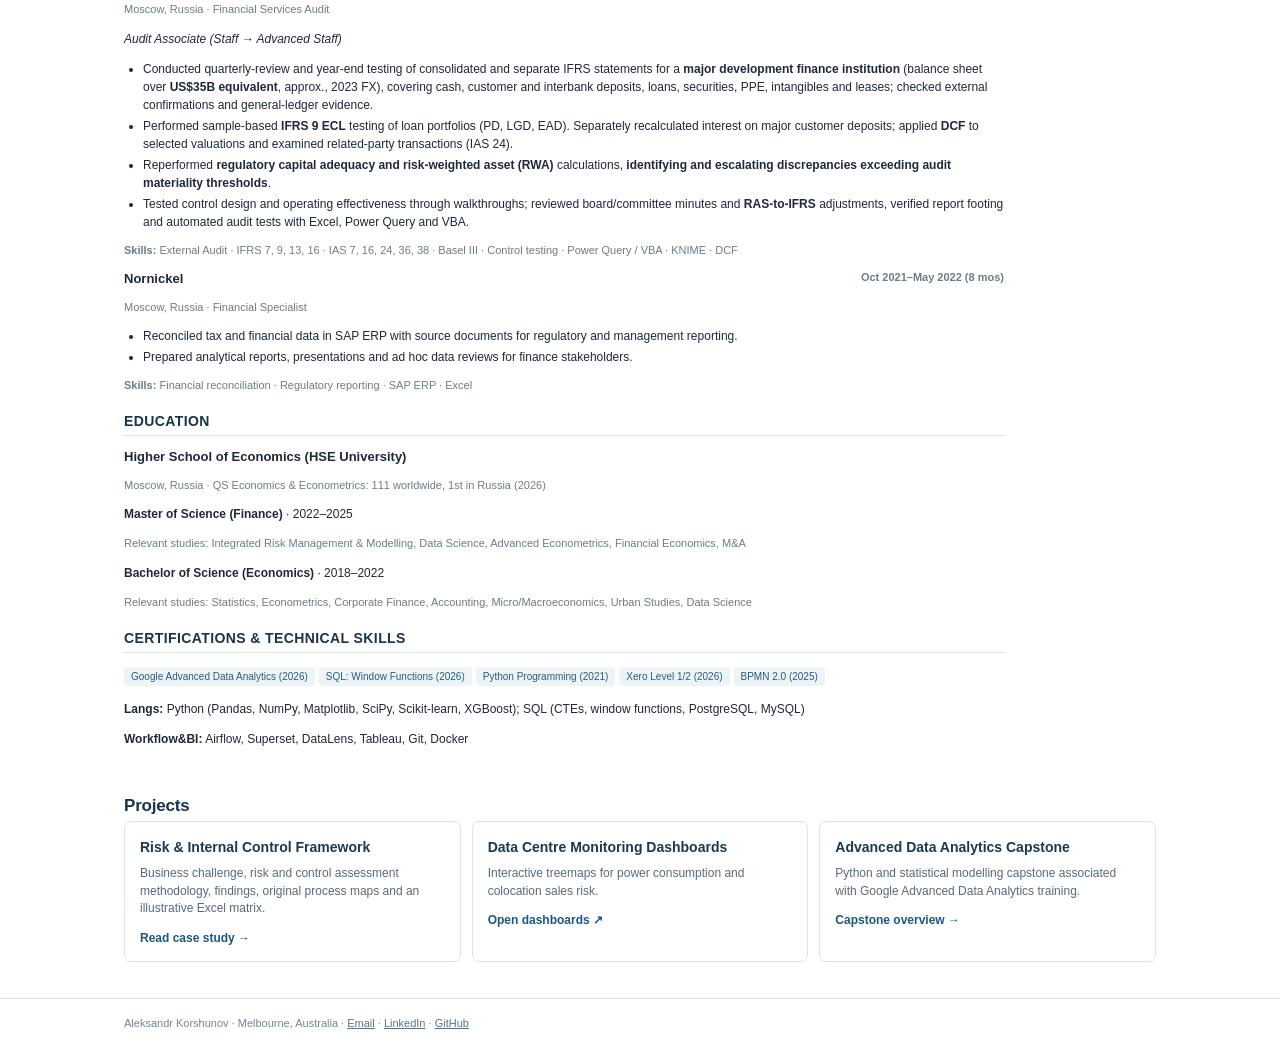
==== commit 255a2dbe: "Make single-page exact CV portfolio, add employer reference and PDF downloads, fix hover menus and f" ====
--- a/index.html
+++ b/index.html
@@ -1,15 +1,47 @@
-<!doctype html><html lang="en"><head><meta charset="utf-8"><meta name="viewport" content="width=device-width,initial-scale=1"><meta name="description" content="Aleksandr Korshunov — Melbourne. Almost five years of combined experience in risk, internal controls, audit and finance."><title>Aleksandr Korshunov | Risk, Audit, Finance & Analytics</title><link rel="stylesheet" href="assets/css/site.css"></head><body>
-<header class="header"><div class="wrap nav"><a class="brand" href="./">Aleksandr Korshunov</a><nav class="navlinks"><a class="active" href="./">Overview</a><a href="expertise/">Expertise</a><a href="projects/">Projects</a><a href="cv/">CV</a><a href="mailto:askorshunovv@gmail.com">Contact</a></nav></div></header>
-<main class="wrap"><section class="intro"><h1>Aleksandr Korshunov</h1><div class="role">Risk & Controls · Audit & Assurance · Financial Analysis · Data Analytics</div><div class="experience-pill">4 years 8 months of combined professional experience · Nearly 5 years</div><p>I create business value by finding where financial and operational processes fall short—and helping teams build controls that work. My experience spans enterprise-wide risk frameworks, revenue assurance and major incident investigations in critical IT infrastructure, alongside identifying material reporting discrepancies in financial-services audit.</p><div class="meta"><span>Melbourne, VIC</span><a href="mailto:askorshunovv@gmail.com">askorshunovv@gmail.com</a><a href="https://www.linkedin.com/in/askorshunovv" target="_blank" rel="noopener">LinkedIn ↗</a><a href="https://github.com/nevskoii" target="_blank" rel="noopener">GitHub ↗</a></div><div class="actions"><a class="button primary" href="cv/">Read full CV →</a><a class="button" href="projects/">Projects →</a><a class="button" href="projects/risk-control-framework/">Risk & Controls case study →</a></div></section>
-<section class="section" id="areas"><h2>Areas of expertise & development</h2><p class="lead">Hover over a discipline or select “Projects & outcomes” to see related work.</p><div class="grid four">
-<article class="tile area-card"><h3>Risk & Controls</h3><p>Enterprise risk, RCSA, risk-control matrices, internal control reviews and operational resilience.</p><details><summary>Projects & outcomes</summary><div class="area-expand"><p><strong>Rostelecom (Data Centres):</strong> Framework covering ~90 risks and 250 controls; 10+ risk-based reviews; corrective action tracking.</p><a href="projects/risk-control-framework/">Risk & Control Framework case study →</a><a href="expertise/#risk">Experience & methodology →</a></div></details></article>
-<article class="tile area-card"><h3>Audit & Assurance</h3><p>Financial-services IFRS audit, control walkthroughs and internal business process reviews.</p><details><summary>Projects & outcomes</summary><div class="area-expand"><p><strong>EY:</strong> IFRS 9 ECL sample testing, regulatory capital and RWA recalculations; escalated material reporting discrepancies.</p><a href="expertise/#audit">Audit experience →</a><a href="cv/#ey">Full EY CV section →</a></div></details></article>
-<article class="tile area-card"><h3>Financial Analysis & Modelling</h3><p>Financial reporting, selected DCF valuations, contract analysis and FP&A development.</p><details><summary>Projects & outcomes</summary><div class="area-expand"><p><strong>Experience:</strong> Electricity cost analysis across ~4,000 racks; review of 42 counterparty agreements. DCF applied to selected audit valuations.</p><a href="expertise/#finance">Finance experience →</a><a href="projects/#finance">Financial modelling development →</a></div></details></article>
-<article class="tile area-card"><h3>Data Analytics</h3><p>Power BI, Excel, SQL and Python for operational, commercial and financial analysis.</p><details><summary>Projects & outcomes</summary><div class="area-expand"><p><strong>Operational reporting:</strong> Power capacity and colocation sales dashboards; ~50% reduction in manual analysis time.</p><a href="https://nevskoii.github.io/monitoring_dashboards_dc/" target="_blank" rel="noopener">Open completed treemap project ↗</a><a href="expertise/#data">Analytics experience →</a></div></details></article>
-</div><div class="bar"><strong>Financial Risk Modelling</strong><p>Developing credit risk, PD/LGD/EAD and scenario modelling skills, building on MSc Finance and IFRS 9 ECL audit experience. <a href="expertise/#financial-risk">Details →</a></p></div></section>
-<section class="section" id="experience"><h2>Professional experience</h2><p class="lead">Risk, audit and financial analysis across critical infrastructure, financial services and industrial operations.</p><div class="compact-career">
-<article class="career-row"><div><h3>Rostelecom (Data Centres)</h3><div class="role-title">Lead Risk and Internal Control Specialist</div><small>Sep 2023 – Sep 2026 · 3 years</small></div><div><ul><li>Built an enterprise risk and internal control framework spanning approximately <strong>90 risks and 250 controls</strong>; supported regulatory reporting and IPO readiness.</li><li>Led <strong>10+ end-to-end risk-based internal business process reviews</strong>, RCSA, control assessments and CAP follow-up.</li><li>Identified revenue and contract cost control issues; built operational dashboards reducing manual analysis time by approximately <strong>50%</strong>.</li></ul><a class="section-link" href="cv/#rostelecom">Full responsibilities →</a></div></article>
-<article class="career-row"><div><h3>Ernst & Young (EY Russia)</h3><div class="role-title">Audit Associate · Financial Services</div><small>Oct 2022 – Aug 2023 · 11 months</small></div><div><ul><li>Performed quarterly and year-end <strong>IFRS financial statement audit</strong> procedures for a major development finance institution.</li><li>Tested IFRS 9 ECL estimates on selected samples, recalculated regulatory capital / RWA and reviewed internal controls.</li><li>Identified and escalated discrepancies exceeding audit materiality thresholds.</li></ul><a class="section-link" href="cv/#ey">Full EY responsibilities →</a></div></article>
-<article class="career-row"><div><h3>Nornickel</h3><div class="role-title">Financial Specialist</div><small>Oct 2021 – May 2022 · 8 months</small></div><div><p>Reconciled financial and tax records in SAP ERP, prepared management reporting and supported ad hoc finance analysis.</p><a class="section-link" href="cv/">Full CV →</a></div></article>
-</div><div class="edu-strip"><strong>Education:</strong> HSE University — MSc Finance (2025) · BSc Economics (2022)</div><div class="actions"><a class="button primary" href="cv/">Full CV (web) →</a><a class="button" id="home-pdf-download" href="assets/downloads/CV_4_0-4.pdf" download hidden>Download CV (PDF) ↓</a><a class="button" id="home-cover-download" href="assets/downloads/Aleksandr_Korshunov_Cover_Letter.pdf" download hidden>Download Cover Letter (PDF) ↓</a></div></section>
-<section class="section" id="projects"><h2>Selected projects</h2><p class="lead">Detailed case studies and working demonstrations.</p><div class="grid three"><article class="tile"><span class="tag">Risk & Controls</span><h3>Risk & Control Framework</h3><p>Business context, controls, original mind maps and a detailed synthetic Excel matrix.</p><a href="projects/risk-control-framework/">Read case study →</a></article><article class="tile"><span class="tag">Data Analytics · Completed</span><h3>Data Centre Monitoring</h3><p>Two interactive treemaps for power consumption and colocation sales risk.</p><a href="https://nevskoii.github.io/monitoring_dashboards_dc/">Open dashboard project ↗</a></article><article class="tile"><span class="tag">Audit & Finance</span><h3>Audit & Financial Analysis</h3><p>IFRS testing, risk and control work, contract cost analysis and selected DCF procedures.</p><a href="expertise/">Experience and project context →</a></article></div><p class="lead" style="margin-top:11px"><a href="projects/">All projects →</a></p></section></main><footer class="footer"><div class="wrap">Aleksandr Korshunov · Melbourne, Australia · <a href="mailto:askorshunovv@gmail.com">Email</a> · <a href="https://www.linkedin.com/in/askorshunovv">LinkedIn</a> · <a href="https://github.com/nevskoii">GitHub</a></div></footer><script>document.querySelectorAll('.area-card').forEach(card=>{const d=card.querySelector('details');if(!d)return;card.addEventListener('mouseenter',()=>{if(window.matchMedia('(hover:hover) and (pointer:fine)').matches)d.open=true});card.addEventListener('mouseleave',()=>{if(window.matchMedia('(hover:hover) and (pointer:fine)').matches)d.open=false})});[['CV_4_0-4.pdf','#home-pdf-download'],['Aleksandr_Korshunov_Cover_Letter.pdf','#home-cover-download']].forEach(([file,id])=>fetch('assets/downloads/'+file,{method:'HEAD'}).then(r=>{if(r.ok)document.querySelector(id).hidden=false}).catch(()=>{}));</script></body></html>+<!doctype html><html lang="en"><head><meta charset="utf-8"><meta name="viewport" content="width=device-width,initial-scale=1"><meta name="description" content="Aleksandr Korshunov — Risk & Controls Analyst, Melbourne. 4 years 8 months of combined experience. CV, references and portfolio."><title>Aleksandr Korshunov | Risk & Controls · Audit · Finance · Analytics</title><link rel="stylesheet" href="assets/css/site.css"></head><body>
+<header class="header"><div class="wrap nav"><a class="brand" href="./">Aleksandr Korshunov</a><nav class="navlinks"><a class="active" href="./">Overview</a><a href="#areas">Areas</a><a href="#cv">CV</a><a href="#projects">Projects</a><a href="mailto:askorshunovv@gmail.com">Contact</a></nav></div></header>
+<main class="wrap">
+<section class="intro"><h1>Aleksandr Korshunov</h1><div class="role">Risk & Controls Analyst | Operational Risk | Risk Assurance</div><div class="experience-pill">4 years 8 months of combined experience</div><p>Melbourne, VIC, Australia · Available to commence from 28 December 2026</p><div class="meta"><a href="mailto:askorshunovv@gmail.com">askorshunovv@gmail.com</a><a href="tel:+61466166914">0466 166 914</a><a href="https://www.linkedin.com/in/askorshunovv" target="_blank" rel="noopener">LinkedIn ↗</a><a href="https://github.com/nevskoii" target="_blank" rel="noopener">GitHub ↗</a></div>
+<div class="actions"><a class="button primary" id="hero-cv-pdf" href="assets/downloads/CV_4_0-4.pdf" download hidden><span aria-hidden="true">↓</span> Download CV (PDF)</a><a class="button" href="#cv">Read CV on this page ↓</a><a class="button" href="#areas">Areas of expertise ↓</a></div></section>
+<section class="section" id="areas"><h2>Areas of expertise & development</h2><p class="lead">Hover to see relevant work and open the dedicated area page. Tap to expand on mobile.</p>
+<div class="grid four">
+<article class="tile area-card"><h3><a class="area-title" href="expertise/risk-controls/">Risk & Controls</a></h3><p>Enterprise risk, RCSA, control design and testing, internal process reviews and resilience.</p><button class="area-trigger" type="button" aria-expanded="false">Projects & outcomes <span aria-hidden="true">▾</span></button><div class="area-pop"><p><strong>Rostelecom:</strong> ~90 risks / 250 controls; 10+ process reviews; revenue assurance and CAP tracking.</p><a href="expertise/risk-controls/">Risk & Controls →</a><a href="projects/risk-control-framework/">Risk framework case study →</a></div></article>
+<article class="tile area-card"><h3><a class="area-title" href="expertise/audit-assurance/">Audit & Assurance</a></h3><p>IFRS financial-services audit, audit evidence, ECL sample testing and control effectiveness.</p><button class="area-trigger" type="button" aria-expanded="false">Projects & outcomes <span aria-hidden="true">▾</span></button><div class="area-pop"><p><strong>EY:</strong> IFRS 9 ECL sample testing, RWA / capital adequacy, material reporting discrepancies.</p><a href="expertise/audit-assurance/">Audit & Assurance →</a><a href="#ey">EY experience in CV ↓</a></div></article>
+<article class="tile area-card"><h3><a class="area-title" href="expertise/financial-analysis/">Financial Analysis & Modelling</a></h3><p>Financial reporting, selected DCF valuations, quantitative risk and financial modelling development.</p><button class="area-trigger" type="button" aria-expanded="false">Projects & outcomes <span aria-hidden="true">▾</span></button><div class="area-pop"><p><strong>Audit experience:</strong> selected DCF valuations and deposit interest recalculation. <strong>Financial Risk Modelling:</strong> developing PD/LGD/EAD and scenario modelling skills.</p><a href="expertise/financial-analysis/">Financial analysis & modelling →</a><a href="expertise/financial-analysis/#financial-risk">Financial Risk Modelling →</a></div></article>
+<article class="tile area-card"><h3><a class="area-title" href="expertise/data-analytics/">Data Analytics</a></h3><p>Python, SQL and applied statistics. Advanced Data Analytics capstone.</p><button class="area-trigger" type="button" aria-expanded="false">Projects & outcomes <span aria-hidden="true">▾</span></button><div class="area-pop"><p><strong>Google Advanced Data Analytics:</strong> capstone project, with Python and statistical modelling.</p><a href="expertise/data-analytics/">Capstone & technical skills →</a></div></article>
+</div></section>
+<section class="section" id="cv"><div class="section-heading-actions"><div><h2>Curriculum Vitae</h2><p class="lead">Full content from the approved CV_4_0-4.pdf, presented directly on this page.</p></div><div class="actions"><a class="button primary" id="cv-pdf" href="assets/downloads/CV_4_0-4.pdf" download hidden><span aria-hidden="true">↓</span> Save CV as PDF</a><a class="button" id="cover-pdf" href="assets/downloads/Aleksandr_Korshunov_Cover_Letter.pdf" download hidden><span aria-hidden="true">↓</span> Cover Letter (PDF)</a></div></div>
+<article class="resume"><h2>Contact & availability</h2><p><strong>Aleksandr Korshunov</strong> · 4 years 8 months of combined experience</p><p>Melbourne, VIC, Australia · Available to commence from 28 December 2026</p><p><a href="mailto:askorshunovv@gmail.com">askorshunovv@gmail.com</a> · <a href="tel:+61466166914">0466 166 914</a> · <a href="https://www.linkedin.com/in/askorshunovv">LinkedIn</a> · <a href="https://github.com/nevskoii">GitHub</a></p>
+<h2>Professional Profile</h2><p>I create business value by finding where financial and operational processes fall short–and helping teams build controls that work. My experience spans enterprise-wide risk frameworks, revenue assurance and major incident investigations in critical IT infrastructure, alongside identifying material reporting discrepancies in financial-services audit. I work directly with process owners and senior leaders, turning evidence and risk findings into practical corrective action.</p>
+<h2>Professional Experience</h2><div id="rostelecom"><h3>Rostelecom (Data Centres) <span class="period">Sep 2023–Sep 2026 (3 yrs)</span></h3><p class="small">Moscow, Russia · Data centre and critical IT infrastructure operations</p><p><em>Lead Risk and Internal Control Specialist</em></p><div class="recommendation-row"><span><strong>Employer reference</strong><small>Signed recommendation from Head of Internal Control, JSC Data Storage Center · 24 Sep 2026</small></span><a class="button ref-button" id="recommendation-download" href="assets/downloads/RECOMMENDATION_LETTER.pdf" download hidden><span aria-hidden="true">↓</span> Download recommendation (PDF)</a></div><h3>Enterprise Risk & Internal Control</h3><ul>
+<li>Built an <strong>enterprise-wide risk and internal control framework</strong> covering approximately <strong>90 risks and 250 controls</strong> across financial and operational processes. Supported <strong>operational risk governance</strong>, regulatory reporting and <strong>IPO readiness</strong>.</li>
+<li>Delivered <strong>10+ end-to-end risk-based internal business process reviews</strong>: risk identification, control design and effectiveness testing, reporting and <strong>Corrective Action Plan (CAP)</strong> tracking. Built risk-control matrices, KPIs/KRIs and annual <strong>RCSA</strong>; led risk sessions with top management and process owners; reported findings and CAP status to head office.</li>
+<li>Monitored enterprise risk, quality and information security controls aligned with <strong>ISO 31000, ISO 9001 and ISO/IEC 27000-series</strong> practices. Analysed operational risk indicators, SLA performance and incident data across business and IT processes.</li>
+<li>Introduced a <strong>compliance reporting hotline</strong> and ran risk-awareness workshops with process owners.</li></ul>
+<h3>Selected Business Impact</h3><ul><li><strong>Revenue Assurance:</strong> Found colocation discounts exceeding approved limits by up to <strong>30%</strong> and unauthorised long-term free rack reservations. Triggered reviews of customer contracts, pricing and revenue controls.</li>
+<li><strong>Cost & Contract Optimisation:</strong> Built an Excel model comparing contracted versus actual power consumption across approximately <strong>4,000 racks</strong>. Identified electricity charges up to <strong>4.5% above contractual terms</strong>; prompted reviews of <strong>42 counterparty agreements</strong>.</li>
+<li><strong>Operational Analytics:</strong> Built Power BI dashboards tracking <strong>data centre power capacity utilisation</strong> and <strong>sales of colocation capacity</strong>, cutting manual analysis time by approximately <strong>50%</strong>. <a href="https://nevskoii.github.io/monitoring_dashboards_dc/">Dashboard ↗</a></li></ul>
+<h3>IT Operations & Operational Resilience</h3><ul><li>Investigated major data centre incidents using <strong>ITIL-aligned practices</strong>; assessed <strong>BCP, DRP</strong> and recovery actions affecting service availability and resilience.</li></ul><p class="small"><strong>Skills:</strong> Operational Risk · Control Assessment · Stakeholder Engagement · RCSA · COSO · ISO 31000 · ISO 9001 · ISO/IEC 27000 · ITIL · Power BI · Excel</p></div>
+<div id="ey"><h3>Ernst & Young (EY Russia) <span class="period">Oct 2022–Aug 2023 (11 mos)</span></h3><p class="small">Moscow, Russia · Financial Services Audit</p><p><em>Audit Associate (Staff → Advanced Staff)</em></p><ul>
+<li>Conducted quarterly-review and year-end testing of consolidated and separate IFRS statements for a <strong>major development finance institution</strong> (balance sheet over <strong>US$35B equivalent</strong>, approx., 2023 FX), covering cash, customer and interbank deposits, loans, securities, PPE, intangibles and leases; checked external confirmations and general-ledger evidence.</li>
+<li>Performed sample-based <strong>IFRS 9 ECL</strong> testing of loan portfolios (PD, LGD, EAD). Separately recalculated interest on major customer deposits; applied <strong>DCF</strong> to selected valuations and examined related-party transactions (IAS 24).</li>
+<li>Reperformed <strong>regulatory capital adequacy and risk-weighted asset (RWA)</strong> calculations, <strong>identifying and escalating discrepancies exceeding audit materiality thresholds</strong>.</li>
+<li>Tested control design and operating effectiveness through walkthroughs; reviewed board/committee minutes and <strong>RAS-to-IFRS</strong> adjustments, verified report footing and automated audit tests with Excel, Power Query and VBA.</li></ul><p class="small"><strong>Skills:</strong> External Audit · IFRS 7, 9, 13, 16 · IAS 7, 16, 24, 36, 38 · Basel III · Control testing · Power Query / VBA · KNIME · DCF</p></div>
+<div><h3>Nornickel <span class="period">Oct 2021–May 2022 (8 mos)</span></h3><p class="small">Moscow, Russia · Financial Specialist</p><ul><li>Reconciled tax and financial data in SAP ERP with source documents for regulatory and management reporting.</li><li>Prepared analytical reports, presentations and ad hoc data reviews for finance stakeholders.</li></ul><p class="small"><strong>Skills:</strong> Financial reconciliation · Regulatory reporting · SAP ERP · Excel</p></div>
+<h2>Education</h2><h3>Higher School of Economics (HSE University)</h3><p class="small">Moscow, Russia · QS Economics & Econometrics: 111 worldwide, 1st in Russia (2026)</p><p><strong>Master of Science (Finance)</strong> · 2022–2025</p><p class="small">Relevant studies: Integrated Risk Management & Modelling, Data Science, Advanced Econometrics, Financial Economics, M&amp;A</p><p><strong>Bachelor of Science (Economics)</strong> · 2018–2022</p><p class="small">Relevant studies: Statistics, Econometrics, Corporate Finance, Accounting, Micro/Macroeconomics, Urban Studies, Data Science</p><h2>Certifications & Technical Skills</h2><p><span class="pill">Google Advanced Data Analytics (2026)</span><span class="pill">SQL: Window Functions (2026)</span><span class="pill">Python Programming (2021)</span><span class="pill">Xero Level 1/2 (2026)</span><span class="pill">BPMN 2.0 (2025)</span></p><p><strong>Langs:</strong> Python (Pandas, NumPy, Matplotlib, SciPy, Scikit-learn, XGBoost); SQL (CTEs, window functions, PostgreSQL, MySQL)</p><p><strong>Workflow&amp;BI:</strong> Airflow, Superset, DataLens, Tableau, Git, Docker</p>
+</article></section>
+<section class="section" id="projects"><h2>Projects</h2><div class="grid three">
+<article class="tile"><h3>Risk & Internal Control Framework</h3><p>Business challenge, risk and control assessment methodology, findings, original process maps and an illustrative Excel matrix.</p><a href="projects/risk-control-framework/">Read case study →</a></article>
+<article class="tile"><h3>Data Centre Monitoring Dashboards</h3><p>Interactive treemaps for power consumption and colocation sales risk.</p><a href="https://nevskoii.github.io/monitoring_dashboards_dc/" target="_blank" rel="noopener">Open dashboards ↗</a></article>
+<article class="tile"><h3>Advanced Data Analytics Capstone</h3><p>Python and statistical modelling capstone associated with Google Advanced Data Analytics training.</p><a href="expertise/data-analytics/">Capstone overview →</a></article>
+</div></section>
+</main><footer class="footer"><div class="wrap">Aleksandr Korshunov · Melbourne, Australia · <a href="mailto:askorshunovv@gmail.com">Email</a> · <a href="https://www.linkedin.com/in/askorshunovv">LinkedIn</a> · <a href="https://github.com/nevskoii">GitHub</a></div></footer>
+<script>
+const cards=[...document.querySelectorAll('.area-card')];
+const hoverOK=()=>window.matchMedia('(hover:hover) and (pointer:fine)').matches;
+function closeCard(card){card.classList.remove('is-open');const b=card.querySelector('.area-trigger');if(b)b.setAttribute('aria-expanded','false')}
+cards.forEach(card=>{const b=card.querySelector('.area-trigger');b.addEventListener('click',e=>{e.stopPropagation();const was=card.classList.contains('is-open');cards.forEach(closeCard);if(!was){card.classList.add('is-open');b.setAttribute('aria-expanded','true')}});card.addEventListener('mouseleave',()=>closeCard(card))});
+document.addEventListener('pointerdown',e=>{if(!e.target.closest('.area-card'))cards.forEach(closeCard)});
+document.addEventListener('keydown',e=>{if(e.key==='Escape')cards.forEach(closeCard)});
+[['CV_4_0-4.pdf',['hero-cv-pdf','cv-pdf']],['Aleksandr_Korshunov_Cover_Letter.pdf',['cover-pdf']],['RECOMMENDATION_LETTER.pdf',['recommendation-download']]].forEach(([file,ids])=>fetch('assets/downloads/'+file,{method:'HEAD'}).then(r=>{if(r.ok)ids.forEach(id=>{const el=document.getElementById(id);if(el)el.hidden=false})}).catch(()=>{}));
+</script></body></html>
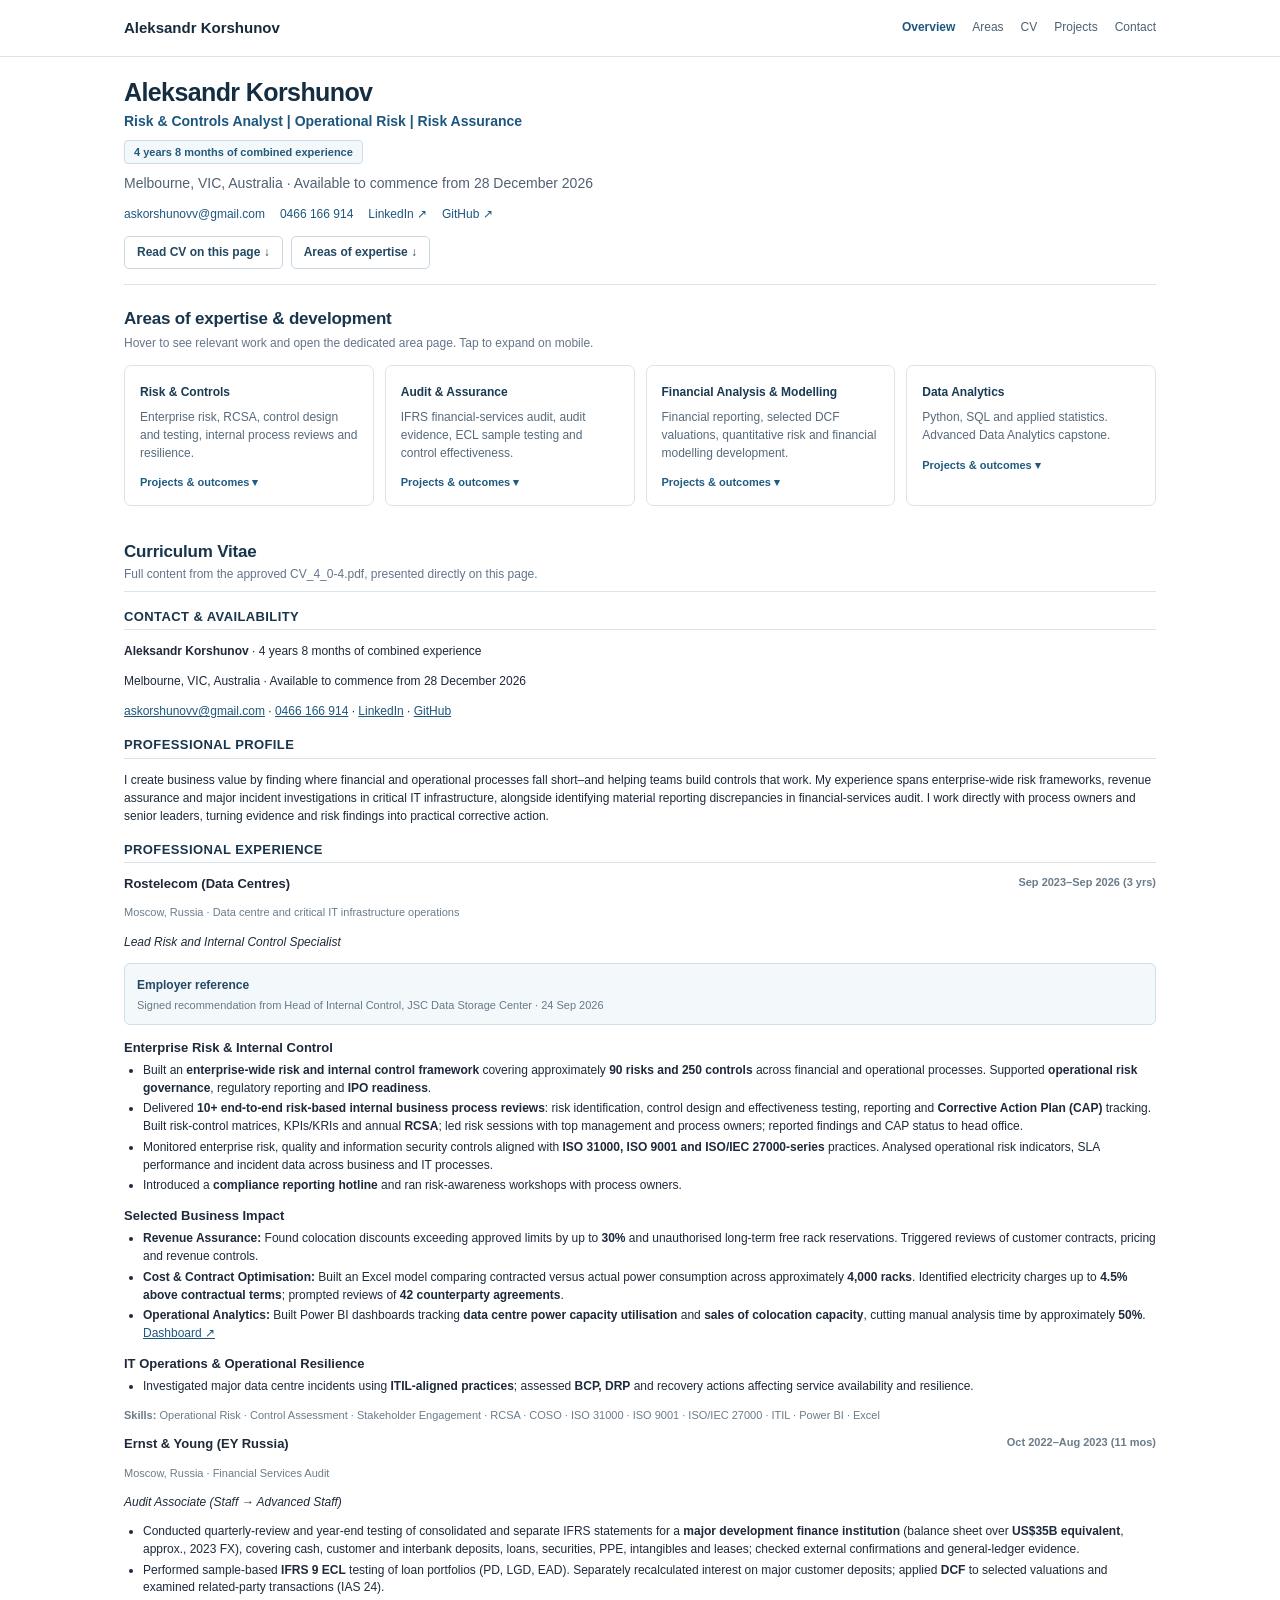
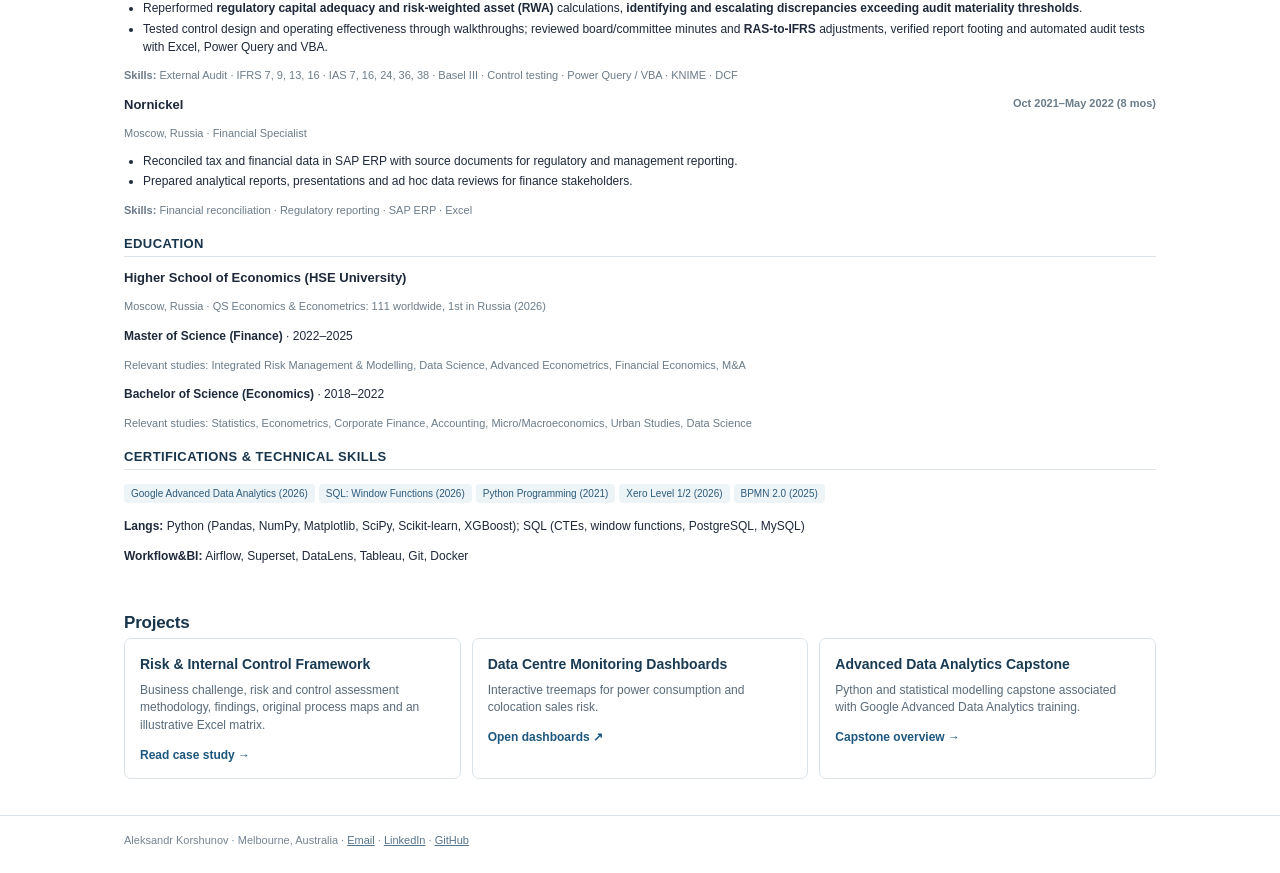
==== commit d08cd3a8: "Escape ampersand in exact approved CV education text" ====
--- a/index.html
+++ b/index.html
@@ -28,7 +28,7 @@
 <li>Reperformed <strong>regulatory capital adequacy and risk-weighted asset (RWA)</strong> calculations, <strong>identifying and escalating discrepancies exceeding audit materiality thresholds</strong>.</li>
 <li>Tested control design and operating effectiveness through walkthroughs; reviewed board/committee minutes and <strong>RAS-to-IFRS</strong> adjustments, verified report footing and automated audit tests with Excel, Power Query and VBA.</li></ul><p class="small"><strong>Skills:</strong> External Audit · IFRS 7, 9, 13, 16 · IAS 7, 16, 24, 36, 38 · Basel III · Control testing · Power Query / VBA · KNIME · DCF</p></div>
 <div><h3>Nornickel <span class="period">Oct 2021–May 2022 (8 mos)</span></h3><p class="small">Moscow, Russia · Financial Specialist</p><ul><li>Reconciled tax and financial data in SAP ERP with source documents for regulatory and management reporting.</li><li>Prepared analytical reports, presentations and ad hoc data reviews for finance stakeholders.</li></ul><p class="small"><strong>Skills:</strong> Financial reconciliation · Regulatory reporting · SAP ERP · Excel</p></div>
-<h2>Education</h2><h3>Higher School of Economics (HSE University)</h3><p class="small">Moscow, Russia · QS Economics & Econometrics: 111 worldwide, 1st in Russia (2026)</p><p><strong>Master of Science (Finance)</strong> · 2022–2025</p><p class="small">Relevant studies: Integrated Risk Management & Modelling, Data Science, Advanced Econometrics, Financial Economics, M&amp;A</p><p><strong>Bachelor of Science (Economics)</strong> · 2018–2022</p><p class="small">Relevant studies: Statistics, Econometrics, Corporate Finance, Accounting, Micro/Macroeconomics, Urban Studies, Data Science</p><h2>Certifications & Technical Skills</h2><p><span class="pill">Google Advanced Data Analytics (2026)</span><span class="pill">SQL: Window Functions (2026)</span><span class="pill">Python Programming (2021)</span><span class="pill">Xero Level 1/2 (2026)</span><span class="pill">BPMN 2.0 (2025)</span></p><p><strong>Langs:</strong> Python (Pandas, NumPy, Matplotlib, SciPy, Scikit-learn, XGBoost); SQL (CTEs, window functions, PostgreSQL, MySQL)</p><p><strong>Workflow&amp;BI:</strong> Airflow, Superset, DataLens, Tableau, Git, Docker</p>
+<h2>Education</h2><h3>Higher School of Economics (HSE University)</h3><p class="small">Moscow, Russia · QS Economics & Econometrics: 111 worldwide, 1st in Russia (2026)</p><p><strong>Master of Science (Finance)</strong> · 2022–2025</p><p class="small">Relevant studies: Integrated Risk Management &amp; Modelling, Data Science, Advanced Econometrics, Financial Economics, M&amp;A</p><p><strong>Bachelor of Science (Economics)</strong> · 2018–2022</p><p class="small">Relevant studies: Statistics, Econometrics, Corporate Finance, Accounting, Micro/Macroeconomics, Urban Studies, Data Science</p><h2>Certifications & Technical Skills</h2><p><span class="pill">Google Advanced Data Analytics (2026)</span><span class="pill">SQL: Window Functions (2026)</span><span class="pill">Python Programming (2021)</span><span class="pill">Xero Level 1/2 (2026)</span><span class="pill">BPMN 2.0 (2025)</span></p><p><strong>Langs:</strong> Python (Pandas, NumPy, Matplotlib, SciPy, Scikit-learn, XGBoost); SQL (CTEs, window functions, PostgreSQL, MySQL)</p><p><strong>Workflow&amp;BI:</strong> Airflow, Superset, DataLens, Tableau, Git, Docker</p>
 </article></section>
 <section class="section" id="projects"><h2>Projects</h2><div class="grid three">
 <article class="tile"><h3>Risk & Internal Control Framework</h3><p>Business challenge, risk and control assessment methodology, findings, original process maps and an illustrative Excel matrix.</p><a href="projects/risk-control-framework/">Read case study →</a></article>
--- a/assets/css/site.css
+++ b/assets/css/site.css
@@ -6,3 +6,22 @@
 @media(max-width:800px){.area-card .area-expand{position:static;box-shadow:none;border:0;border-top:1px solid #e2eaf0;padding:9px 0 0}.career-row{grid-template-columns:1fr;gap:3px}}
 
 [hidden]{display:none!important}
+
+
+/* Single-page CV and reliable expertise hover menus */
+.section-heading-actions{display:flex;justify-content:space-between;align-items:center;gap:14px;flex-wrap:wrap;border-bottom:1px solid #dce5eb;padding-bottom:7px}
+.section-heading-actions h2{margin:0 0 4px}.section-heading-actions .lead{margin:0}.section-heading-actions .actions{margin:0}
+.area-card{position:relative;z-index:1}.area-card:hover,.area-card.is-open{z-index:9;border-color:#90b4ce;box-shadow:0 4px 15px rgba(24,72,106,.10)}
+.area-title{color:#193a53;text-decoration:none}.area-title:hover{color:#1c668f;text-decoration:underline}
+.area-trigger{border:0;background:transparent;padding:3px 0 0;cursor:pointer;font:600 11px/1.4 -apple-system,BlinkMacSystemFont,"Segoe UI",Arial,sans-serif;color:#205c82;text-align:left}
+.area-trigger:hover{text-decoration:underline}
+.area-pop{display:none;position:absolute;top:calc(100% - 1px);left:-1px;right:-1px;padding:12px 14px;background:#fff;border:1px solid #90b4ce;border-top:0;border-radius:0 0 7px 7px;box-shadow:0 10px 18px rgba(22,66,95,.12);z-index:11}
+.area-pop p{font-size:11px;color:#536879;margin:0 0 8px}.area-pop a{display:block;font-size:11px;font-weight:650;text-decoration:none;margin:7px 0}.area-pop a:hover{text-decoration:underline}
+@media(hover:hover) and (pointer:fine){.area-card:hover .area-pop{display:block}}
+.area-card.is-open .area-pop{display:block}
+.recommendation-row{display:flex;justify-content:space-between;align-items:center;gap:12px;padding:10px 12px;border:1px solid #cfdee9;background:#f3f8fb;border-radius:6px;margin:10px 0 13px}
+.recommendation-row strong{font-size:12px;color:#234965}.recommendation-row small{display:block;font-size:11px;color:#667a89;margin-top:3px}
+.recommendation-row .ref-button{white-space:nowrap;background:#214e70;color:#fff;border-color:#214e70;padding:9px 12px;box-shadow:0 2px 6px rgba(24,67,96,.1)}
+.recommendation-row .ref-button:hover{background:#183c57}
+#cv{scroll-margin-top:67px}#cv .resume{max-width:none}#cv .resume h2{font-size:13px;margin:17px 0 8px}#cv .resume h3{font-size:13px}#cv .resume li{font-size:12px;line-height:1.48}
+@media(max-width:800px){.area-pop{position:static;border:0;border-top:1px solid #e1e9ee;box-shadow:none;padding:9px 0 0}.recommendation-row{flex-direction:column;align-items:flex-start}.section-heading-actions{align-items:flex-start}}
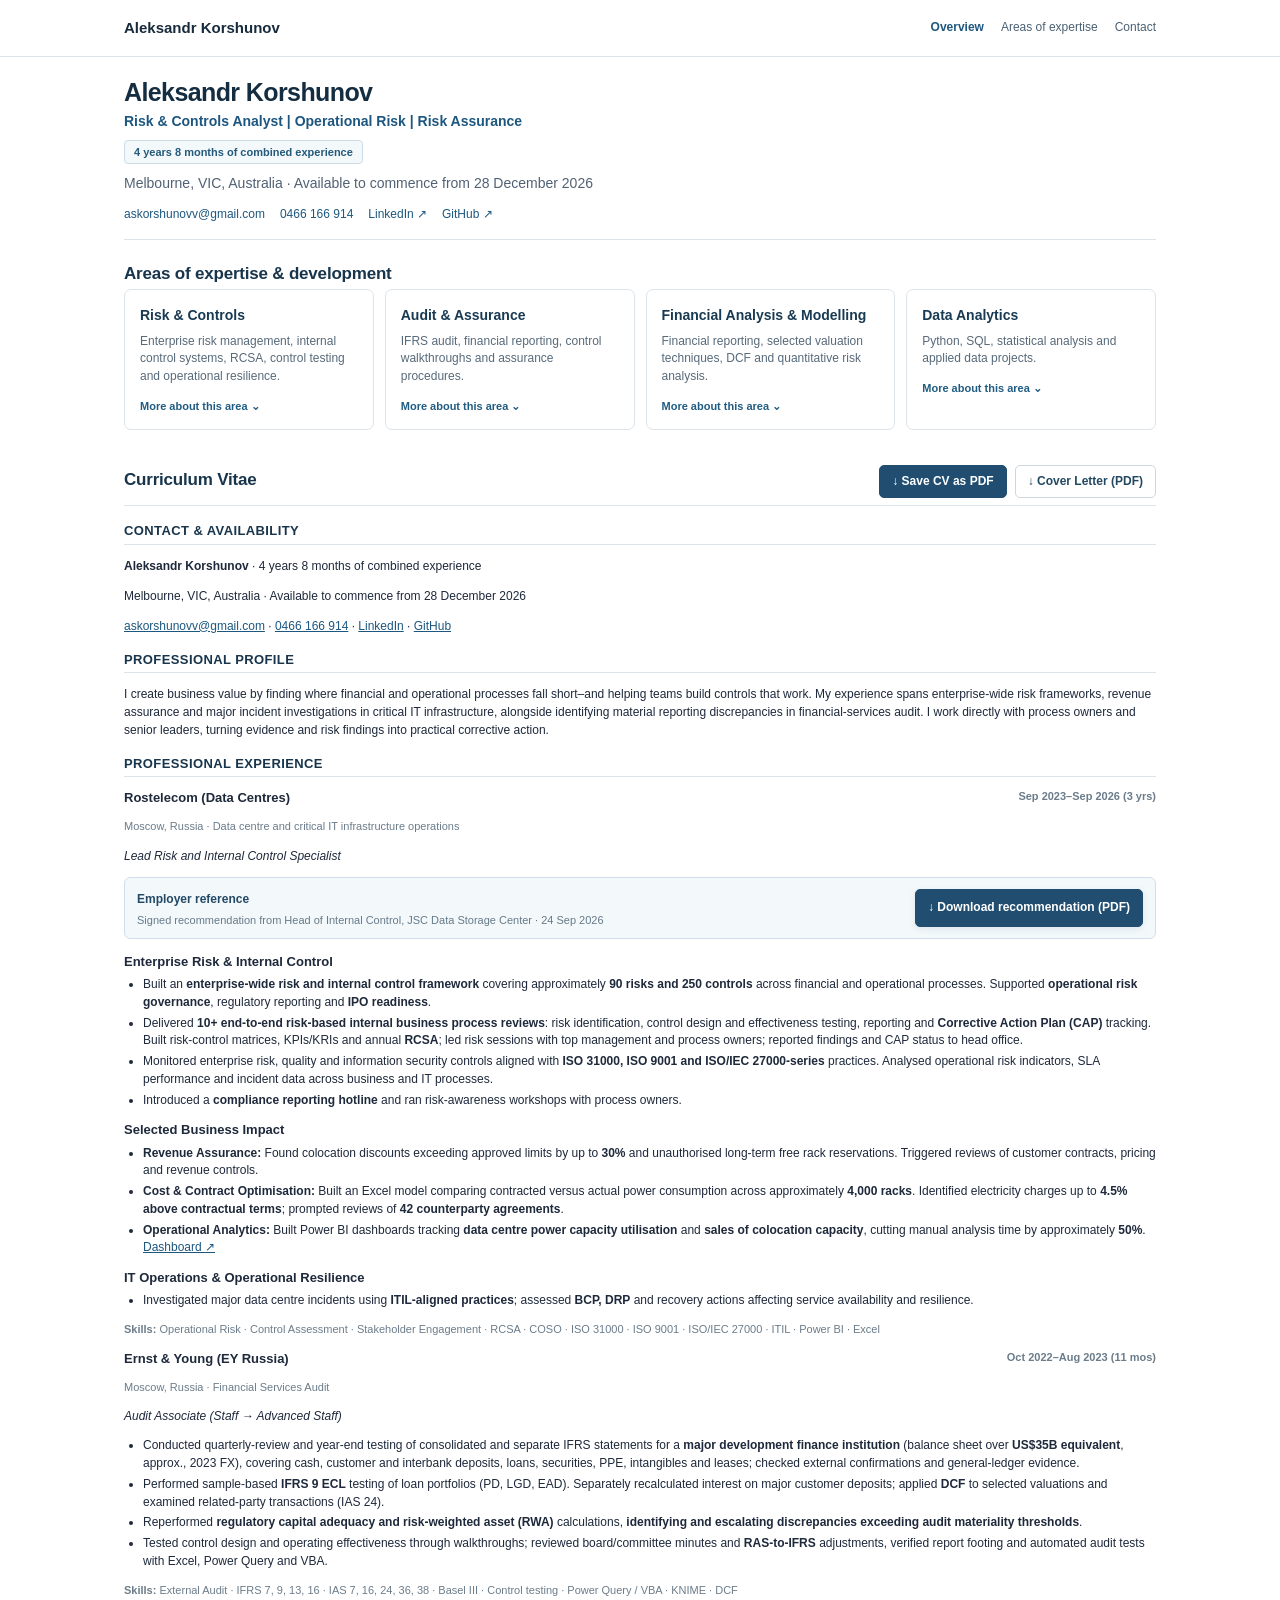
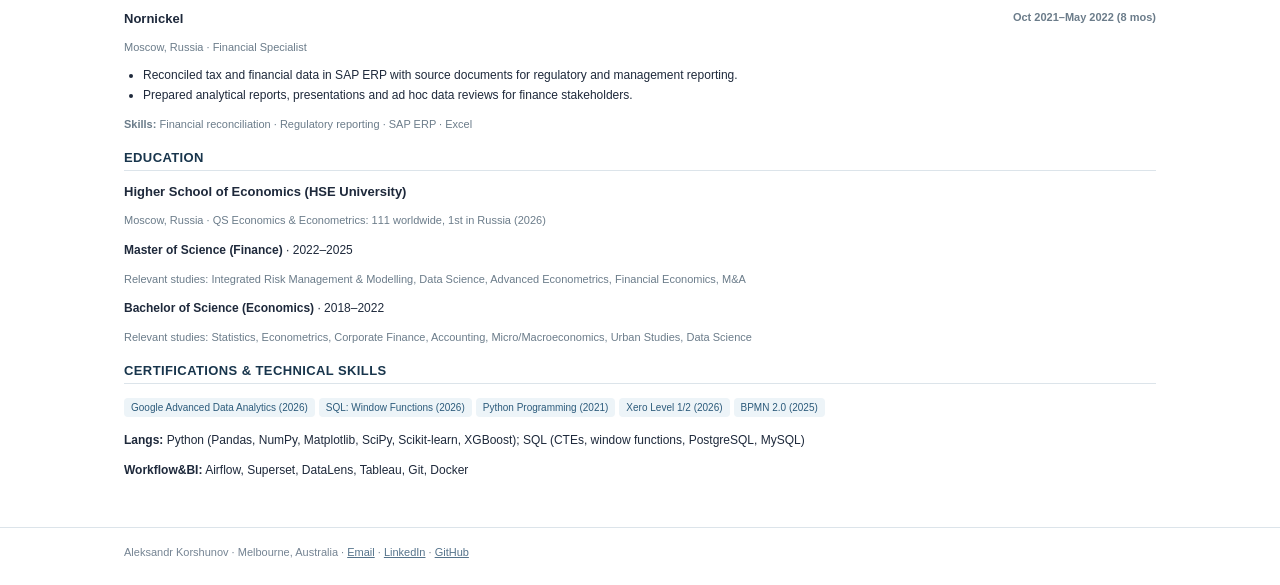
==== commit 44031fa4: "Finalise one-page recruiter portfolio: general expertise hover notes, one Read more link, exact CV a" ====
--- a/index.html
+++ b/index.html
@@ -1,19 +1,15 @@
-<!doctype html><html lang="en"><head><meta charset="utf-8"><meta name="viewport" content="width=device-width,initial-scale=1"><meta name="description" content="Aleksandr Korshunov — Risk & Controls Analyst, Melbourne. 4 years 8 months of combined experience. CV, references and portfolio."><title>Aleksandr Korshunov | Risk & Controls · Audit · Finance · Analytics</title><link rel="stylesheet" href="assets/css/site.css"></head><body>
-<header class="header"><div class="wrap nav"><a class="brand" href="./">Aleksandr Korshunov</a><nav class="navlinks"><a class="active" href="./">Overview</a><a href="#areas">Areas</a><a href="#cv">CV</a><a href="#projects">Projects</a><a href="mailto:askorshunovv@gmail.com">Contact</a></nav></div></header>
+<!doctype html><html lang="en"><head><meta charset="utf-8"><meta name="viewport" content="width=device-width,initial-scale=1"><meta name="description" content="Aleksandr Korshunov — Melbourne-based Risk & Controls Analyst with 4 years 8 months of professional experience. Areas of expertise and full CV."><title>Aleksandr Korshunov | Risk & Controls · Audit · Finance · Analytics</title><link rel="stylesheet" href="assets/css/site.css"></head><body>
+<header class="header"><div class="wrap nav"><a class="brand" href="./">Aleksandr Korshunov</a><nav class="navlinks"><a class="active" href="./">Overview</a><a href="#areas">Areas of expertise</a><a href="mailto:askorshunovv@gmail.com">Contact</a></nav></div></header>
 <main class="wrap">
-<section class="intro"><h1>Aleksandr Korshunov</h1><div class="role">Risk & Controls Analyst | Operational Risk | Risk Assurance</div><div class="experience-pill">4 years 8 months of combined experience</div><p>Melbourne, VIC, Australia · Available to commence from 28 December 2026</p><div class="meta"><a href="mailto:askorshunovv@gmail.com">askorshunovv@gmail.com</a><a href="tel:+61466166914">0466 166 914</a><a href="https://www.linkedin.com/in/askorshunovv" target="_blank" rel="noopener">LinkedIn ↗</a><a href="https://github.com/nevskoii" target="_blank" rel="noopener">GitHub ↗</a></div>
-<div class="actions"><a class="button primary" id="hero-cv-pdf" href="assets/downloads/CV_4_0-4.pdf" download hidden><span aria-hidden="true">↓</span> Download CV (PDF)</a><a class="button" href="#cv">Read CV on this page ↓</a><a class="button" href="#areas">Areas of expertise ↓</a></div></section>
-<section class="section" id="areas"><h2>Areas of expertise & development</h2><p class="lead">Hover to see relevant work and open the dedicated area page. Tap to expand on mobile.</p>
-<div class="grid four">
-<article class="tile area-card"><h3><a class="area-title" href="expertise/risk-controls/">Risk & Controls</a></h3><p>Enterprise risk, RCSA, control design and testing, internal process reviews and resilience.</p><button class="area-trigger" type="button" aria-expanded="false">Projects & outcomes <span aria-hidden="true">▾</span></button><div class="area-pop"><p><strong>Rostelecom:</strong> ~90 risks / 250 controls; 10+ process reviews; revenue assurance and CAP tracking.</p><a href="expertise/risk-controls/">Risk & Controls →</a><a href="projects/risk-control-framework/">Risk framework case study →</a></div></article>
-<article class="tile area-card"><h3><a class="area-title" href="expertise/audit-assurance/">Audit & Assurance</a></h3><p>IFRS financial-services audit, audit evidence, ECL sample testing and control effectiveness.</p><button class="area-trigger" type="button" aria-expanded="false">Projects & outcomes <span aria-hidden="true">▾</span></button><div class="area-pop"><p><strong>EY:</strong> IFRS 9 ECL sample testing, RWA / capital adequacy, material reporting discrepancies.</p><a href="expertise/audit-assurance/">Audit & Assurance →</a><a href="#ey">EY experience in CV ↓</a></div></article>
-<article class="tile area-card"><h3><a class="area-title" href="expertise/financial-analysis/">Financial Analysis & Modelling</a></h3><p>Financial reporting, selected DCF valuations, quantitative risk and financial modelling development.</p><button class="area-trigger" type="button" aria-expanded="false">Projects & outcomes <span aria-hidden="true">▾</span></button><div class="area-pop"><p><strong>Audit experience:</strong> selected DCF valuations and deposit interest recalculation. <strong>Financial Risk Modelling:</strong> developing PD/LGD/EAD and scenario modelling skills.</p><a href="expertise/financial-analysis/">Financial analysis & modelling →</a><a href="expertise/financial-analysis/#financial-risk">Financial Risk Modelling →</a></div></article>
-<article class="tile area-card"><h3><a class="area-title" href="expertise/data-analytics/">Data Analytics</a></h3><p>Python, SQL and applied statistics. Advanced Data Analytics capstone.</p><button class="area-trigger" type="button" aria-expanded="false">Projects & outcomes <span aria-hidden="true">▾</span></button><div class="area-pop"><p><strong>Google Advanced Data Analytics:</strong> capstone project, with Python and statistical modelling.</p><a href="expertise/data-analytics/">Capstone & technical skills →</a></div></article>
-</div></section>
-<section class="section" id="cv"><div class="section-heading-actions"><div><h2>Curriculum Vitae</h2><p class="lead">Full content from the approved CV_4_0-4.pdf, presented directly on this page.</p></div><div class="actions"><a class="button primary" id="cv-pdf" href="assets/downloads/CV_4_0-4.pdf" download hidden><span aria-hidden="true">↓</span> Save CV as PDF</a><a class="button" id="cover-pdf" href="assets/downloads/Aleksandr_Korshunov_Cover_Letter.pdf" download hidden><span aria-hidden="true">↓</span> Cover Letter (PDF)</a></div></div>
+<section class="intro"><h1>Aleksandr Korshunov</h1><div class="role">Risk & Controls Analyst | Operational Risk | Risk Assurance</div><div class="experience-pill">4 years 8 months of combined experience</div><p>Melbourne, VIC, Australia · Available to commence from 28 December 2026</p><div class="meta"><a href="mailto:askorshunovv@gmail.com">askorshunovv@gmail.com</a><a href="tel:+61466166914">0466 166 914</a><a href="https://www.linkedin.com/in/askorshunovv" target="_blank" rel="noopener">LinkedIn ↗</a><a href="https://github.com/nevskoii" target="_blank" rel="noopener">GitHub ↗</a></div></section>
+<section class="section" id="areas"><h2>Areas of expertise &amp; development</h2><div class="grid four"><article class="tile area-card"><h3>Risk &amp; Controls</h3><p>Enterprise risk management, internal control systems, RCSA, control testing and operational resilience.</p><button class="area-trigger" type="button" aria-expanded="false" aria-label="More about Risk and Controls">More about this area <span aria-hidden="true">⌄</span></button><div class="area-pop"><p>Experience in managing and improving risk and internal control frameworks, reviewing business processes, assessing control effectiveness and supporting management and regulatory reporting.</p><a href="expertise/risk-controls/">Read more →</a></div></article>
+<article class="tile area-card"><h3>Audit &amp; Assurance</h3><p>IFRS audit, financial reporting, control walkthroughs and assurance procedures.</p><button class="area-trigger" type="button" aria-expanded="false" aria-label="More about Audit and Assurance">More about this area <span aria-hidden="true">⌄</span></button><div class="area-pop"><p>Experience in financial-services external audit, evidence-based testing of financial statements and controls, IFRS 9 ECL sample testing and regulatory capital analysis.</p><a href="expertise/audit-assurance/">Read more →</a></div></article>
+<article class="tile area-card"><h3>Financial Analysis &amp; Modelling</h3><p>Financial reporting, selected valuation techniques, DCF and quantitative risk analysis.</p><button class="area-trigger" type="button" aria-expanded="false" aria-label="More about Financial Analysis and Modelling">More about this area <span aria-hidden="true">⌄</span></button><div class="area-pop"><p>Experience with financial statement analysis and selected valuation procedures; developing financial forecasting and credit risk modelling skills.</p><a href="expertise/financial-analysis/">Read more →</a></div></article>
+<article class="tile area-card"><h3>Data Analytics</h3><p>Python, SQL, statistical analysis and applied data projects.</p><button class="area-trigger" type="button" aria-expanded="false" aria-label="More about Data Analytics">More about this area <span aria-hidden="true">⌄</span></button><div class="area-pop"><p>Applied data analysis and statistical modelling, including the Google Advanced Data Analytics capstone.</p><a href="expertise/data-analytics/">Read more →</a></div></article></div></section>
+<section class="section" id="cv"><div class="section-heading-actions"><h2>Curriculum Vitae</h2><div class="actions"><a class="button primary" href="assets/CV_Aleksandr_Korshunov.pdf" download>↓ Save CV as PDF</a><a class="button" href="assets/Aleksandr_Korshunov_Cover_Letter.pdf" download>↓ Cover Letter (PDF)</a></div></div>
 <article class="resume"><h2>Contact & availability</h2><p><strong>Aleksandr Korshunov</strong> · 4 years 8 months of combined experience</p><p>Melbourne, VIC, Australia · Available to commence from 28 December 2026</p><p><a href="mailto:askorshunovv@gmail.com">askorshunovv@gmail.com</a> · <a href="tel:+61466166914">0466 166 914</a> · <a href="https://www.linkedin.com/in/askorshunovv">LinkedIn</a> · <a href="https://github.com/nevskoii">GitHub</a></p>
 <h2>Professional Profile</h2><p>I create business value by finding where financial and operational processes fall short–and helping teams build controls that work. My experience spans enterprise-wide risk frameworks, revenue assurance and major incident investigations in critical IT infrastructure, alongside identifying material reporting discrepancies in financial-services audit. I work directly with process owners and senior leaders, turning evidence and risk findings into practical corrective action.</p>
-<h2>Professional Experience</h2><div id="rostelecom"><h3>Rostelecom (Data Centres) <span class="period">Sep 2023–Sep 2026 (3 yrs)</span></h3><p class="small">Moscow, Russia · Data centre and critical IT infrastructure operations</p><p><em>Lead Risk and Internal Control Specialist</em></p><div class="recommendation-row"><span><strong>Employer reference</strong><small>Signed recommendation from Head of Internal Control, JSC Data Storage Center · 24 Sep 2026</small></span><a class="button ref-button" id="recommendation-download" href="assets/downloads/RECOMMENDATION_LETTER.pdf" download hidden><span aria-hidden="true">↓</span> Download recommendation (PDF)</a></div><h3>Enterprise Risk & Internal Control</h3><ul>
+<h2>Professional Experience</h2><div id="rostelecom"><h3>Rostelecom (Data Centres) <span class="period">Sep 2023–Sep 2026 (3 yrs)</span></h3><p class="small">Moscow, Russia · Data centre and critical IT infrastructure operations</p><p><em>Lead Risk and Internal Control Specialist</em></p><div class="recommendation-row"><span><strong>Employer reference</strong><small>Signed recommendation from Head of Internal Control, JSC Data Storage Center · 24 Sep 2026</small></span><a class="button ref-button" id="recommendation-download" href="assets/Recc_Letter_Aleksandr_Korshunov.pdf" download><span aria-hidden="true">↓</span> Download recommendation (PDF)</a></div><h3>Enterprise Risk & Internal Control</h3><ul>
 <li>Built an <strong>enterprise-wide risk and internal control framework</strong> covering approximately <strong>90 risks and 250 controls</strong> across financial and operational processes. Supported <strong>operational risk governance</strong>, regulatory reporting and <strong>IPO readiness</strong>.</li>
 <li>Delivered <strong>10+ end-to-end risk-based internal business process reviews</strong>: risk identification, control design and effectiveness testing, reporting and <strong>Corrective Action Plan (CAP)</strong> tracking. Built risk-control matrices, KPIs/KRIs and annual <strong>RCSA</strong>; led risk sessions with top management and process owners; reported findings and CAP status to head office.</li>
 <li>Monitored enterprise risk, quality and information security controls aligned with <strong>ISO 31000, ISO 9001 and ISO/IEC 27000-series</strong> practices. Analysed operational risk indicators, SLA performance and incident data across business and IT processes.</li>
@@ -29,19 +25,12 @@
 <li>Tested control design and operating effectiveness through walkthroughs; reviewed board/committee minutes and <strong>RAS-to-IFRS</strong> adjustments, verified report footing and automated audit tests with Excel, Power Query and VBA.</li></ul><p class="small"><strong>Skills:</strong> External Audit · IFRS 7, 9, 13, 16 · IAS 7, 16, 24, 36, 38 · Basel III · Control testing · Power Query / VBA · KNIME · DCF</p></div>
 <div><h3>Nornickel <span class="period">Oct 2021–May 2022 (8 mos)</span></h3><p class="small">Moscow, Russia · Financial Specialist</p><ul><li>Reconciled tax and financial data in SAP ERP with source documents for regulatory and management reporting.</li><li>Prepared analytical reports, presentations and ad hoc data reviews for finance stakeholders.</li></ul><p class="small"><strong>Skills:</strong> Financial reconciliation · Regulatory reporting · SAP ERP · Excel</p></div>
 <h2>Education</h2><h3>Higher School of Economics (HSE University)</h3><p class="small">Moscow, Russia · QS Economics & Econometrics: 111 worldwide, 1st in Russia (2026)</p><p><strong>Master of Science (Finance)</strong> · 2022–2025</p><p class="small">Relevant studies: Integrated Risk Management &amp; Modelling, Data Science, Advanced Econometrics, Financial Economics, M&amp;A</p><p><strong>Bachelor of Science (Economics)</strong> · 2018–2022</p><p class="small">Relevant studies: Statistics, Econometrics, Corporate Finance, Accounting, Micro/Macroeconomics, Urban Studies, Data Science</p><h2>Certifications & Technical Skills</h2><p><span class="pill">Google Advanced Data Analytics (2026)</span><span class="pill">SQL: Window Functions (2026)</span><span class="pill">Python Programming (2021)</span><span class="pill">Xero Level 1/2 (2026)</span><span class="pill">BPMN 2.0 (2025)</span></p><p><strong>Langs:</strong> Python (Pandas, NumPy, Matplotlib, SciPy, Scikit-learn, XGBoost); SQL (CTEs, window functions, PostgreSQL, MySQL)</p><p><strong>Workflow&amp;BI:</strong> Airflow, Superset, DataLens, Tableau, Git, Docker</p>
-</article></section>
-<section class="section" id="projects"><h2>Projects</h2><div class="grid three">
-<article class="tile"><h3>Risk & Internal Control Framework</h3><p>Business challenge, risk and control assessment methodology, findings, original process maps and an illustrative Excel matrix.</p><a href="projects/risk-control-framework/">Read case study →</a></article>
-<article class="tile"><h3>Data Centre Monitoring Dashboards</h3><p>Interactive treemaps for power consumption and colocation sales risk.</p><a href="https://nevskoii.github.io/monitoring_dashboards_dc/" target="_blank" rel="noopener">Open dashboards ↗</a></article>
-<article class="tile"><h3>Advanced Data Analytics Capstone</h3><p>Python and statistical modelling capstone associated with Google Advanced Data Analytics training.</p><a href="expertise/data-analytics/">Capstone overview →</a></article>
-</div></section>
-</main><footer class="footer"><div class="wrap">Aleksandr Korshunov · Melbourne, Australia · <a href="mailto:askorshunovv@gmail.com">Email</a> · <a href="https://www.linkedin.com/in/askorshunovv">LinkedIn</a> · <a href="https://github.com/nevskoii">GitHub</a></div></footer>
+</article></section></main>
+<footer class="footer"><div class="wrap">Aleksandr Korshunov · Melbourne, Australia · <a href="mailto:askorshunovv@gmail.com">Email</a> · <a href="https://www.linkedin.com/in/askorshunovv">LinkedIn</a> · <a href="https://github.com/nevskoii">GitHub</a></div></footer>
 <script>
 const cards=[...document.querySelectorAll('.area-card')];
-const hoverOK=()=>window.matchMedia('(hover:hover) and (pointer:fine)').matches;
-function closeCard(card){card.classList.remove('is-open');const b=card.querySelector('.area-trigger');if(b)b.setAttribute('aria-expanded','false')}
-cards.forEach(card=>{const b=card.querySelector('.area-trigger');b.addEventListener('click',e=>{e.stopPropagation();const was=card.classList.contains('is-open');cards.forEach(closeCard);if(!was){card.classList.add('is-open');b.setAttribute('aria-expanded','true')}});card.addEventListener('mouseleave',()=>closeCard(card))});
-document.addEventListener('pointerdown',e=>{if(!e.target.closest('.area-card'))cards.forEach(closeCard)});
-document.addEventListener('keydown',e=>{if(e.key==='Escape')cards.forEach(closeCard)});
-[['CV_4_0-4.pdf',['hero-cv-pdf','cv-pdf']],['Aleksandr_Korshunov_Cover_Letter.pdf',['cover-pdf']],['RECOMMENDATION_LETTER.pdf',['recommendation-download']]].forEach(([file,ids])=>fetch('assets/downloads/'+file,{method:'HEAD'}).then(r=>{if(r.ok)ids.forEach(id=>{const el=document.getElementById(id);if(el)el.hidden=false})}).catch(()=>{}));
+function closeCard(card){card.classList.remove('is-open');const button=card.querySelector('.area-trigger');if(button)button.setAttribute('aria-expanded','false')}
+cards.forEach(card=>{const button=card.querySelector('.area-trigger');button.addEventListener('click',event=>{event.stopPropagation();const open=card.classList.contains('is-open');cards.forEach(closeCard);if(!open){card.classList.add('is-open');button.setAttribute('aria-expanded','true')}});card.addEventListener('mouseleave',()=>closeCard(card))});
+document.addEventListener('pointerdown',event=>{if(!event.target.closest('.area-card'))cards.forEach(closeCard)});
+document.addEventListener('keydown',event=>{if(event.key==='Escape')cards.forEach(closeCard)});
 </script></body></html>
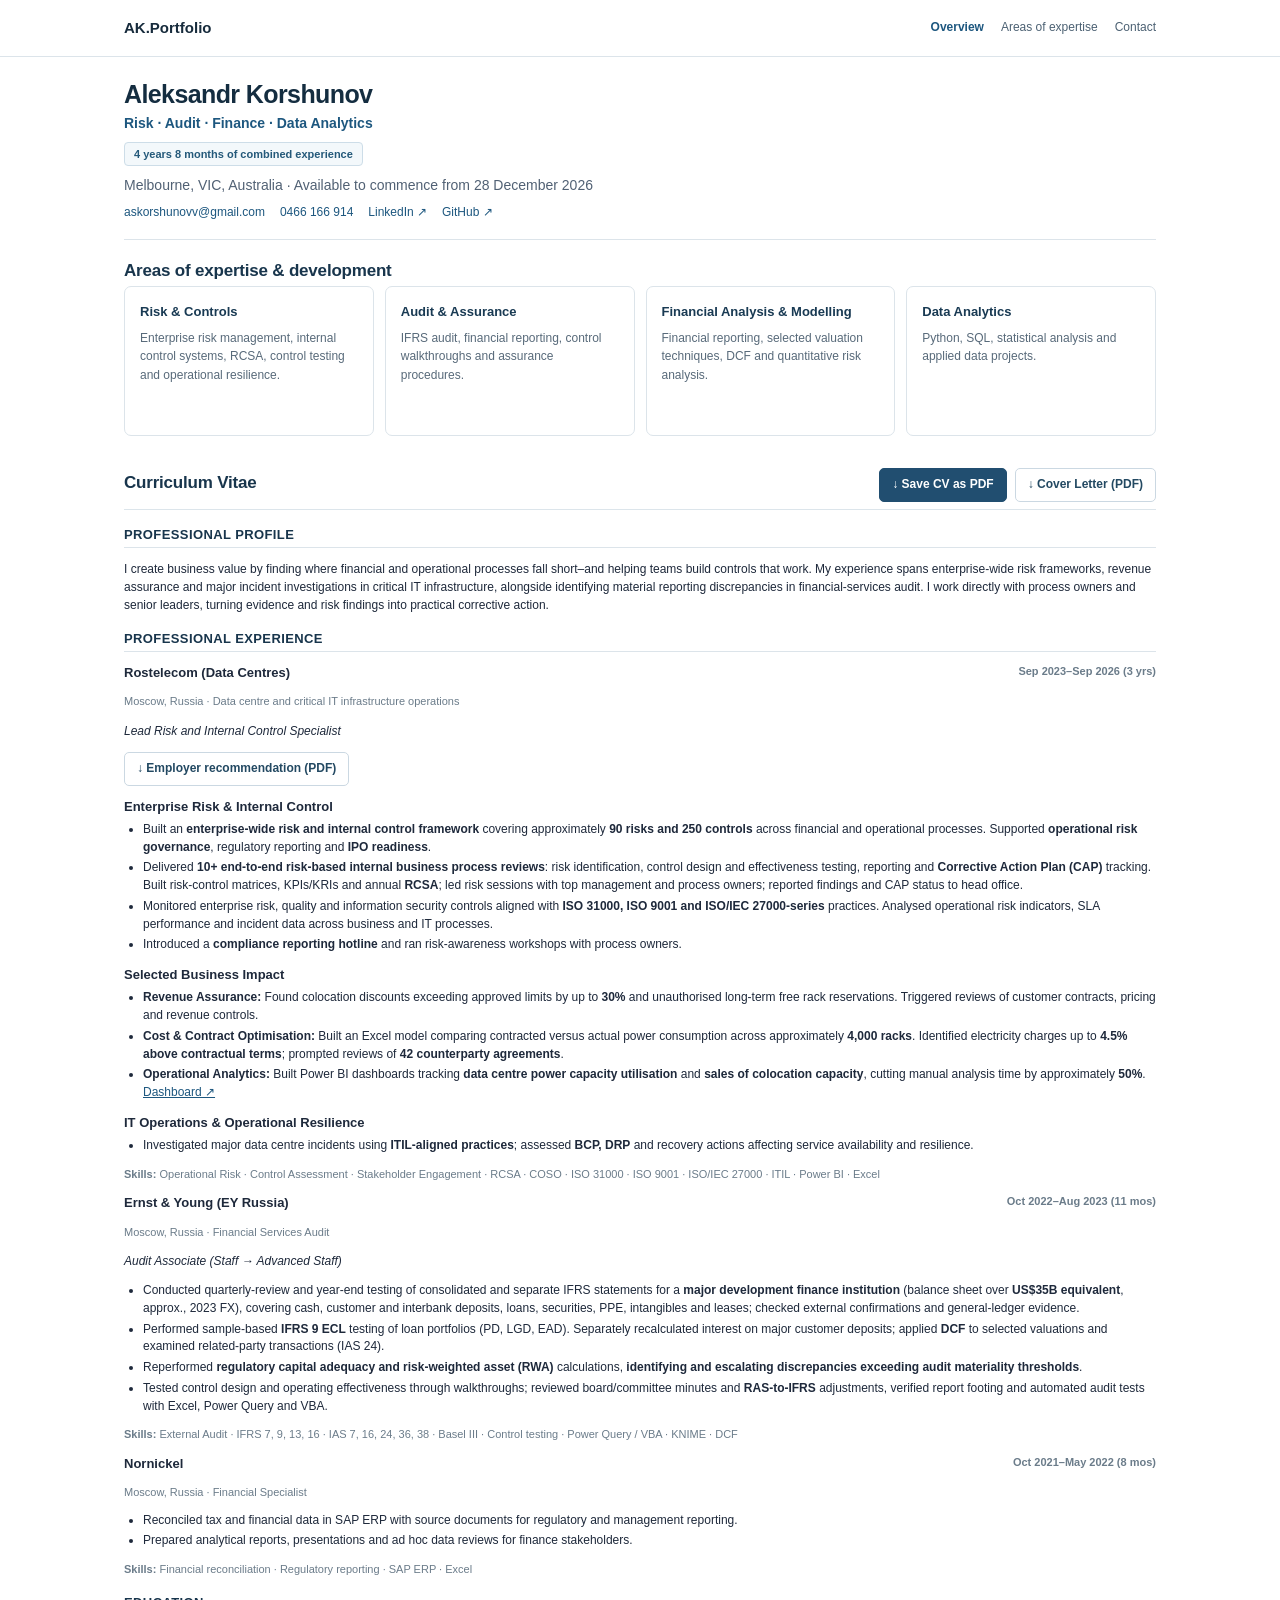
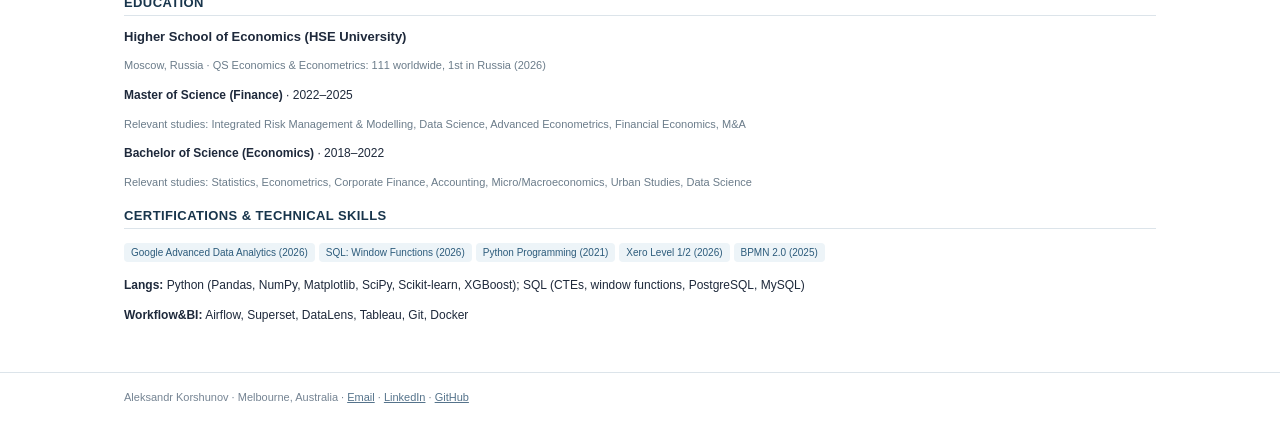
==== commit bfad005e: "Refine portfolio header to AK. branding, broader positioning, remove CV duplicate, shrink reference " ====
--- a/index.html
+++ b/index.html
@@ -1,15 +1,14 @@
 <!doctype html><html lang="en"><head><meta charset="utf-8"><meta name="viewport" content="width=device-width,initial-scale=1"><meta name="description" content="Aleksandr Korshunov — Melbourne-based Risk & Controls Analyst with 4 years 8 months of professional experience. Areas of expertise and full CV."><title>Aleksandr Korshunov | Risk & Controls · Audit · Finance · Analytics</title><link rel="stylesheet" href="assets/css/site.css"></head><body>
-<header class="header"><div class="wrap nav"><a class="brand" href="./">Aleksandr Korshunov</a><nav class="navlinks"><a class="active" href="./">Overview</a><a href="#areas">Areas of expertise</a><a href="mailto:askorshunovv@gmail.com">Contact</a></nav></div></header>
+<header class="header"><div class="wrap nav"><a class="brand brand-mark" href="./" aria-label="AK. Personal portfolio"><span class="brand-initials">AK<span class="brand-dot">.</span></span><span class="brand-descriptor">Portfolio</span></a><nav class="navlinks"><a class="active" href="./">Overview</a><a href="#areas">Areas of expertise</a><a href="mailto:askorshunovv@gmail.com">Contact</a></nav></div></header>
 <main class="wrap">
-<section class="intro"><h1>Aleksandr Korshunov</h1><div class="role">Risk & Controls Analyst | Operational Risk | Risk Assurance</div><div class="experience-pill">4 years 8 months of combined experience</div><p>Melbourne, VIC, Australia · Available to commence from 28 December 2026</p><div class="meta"><a href="mailto:askorshunovv@gmail.com">askorshunovv@gmail.com</a><a href="tel:+61466166914">0466 166 914</a><a href="https://www.linkedin.com/in/askorshunovv" target="_blank" rel="noopener">LinkedIn ↗</a><a href="https://github.com/nevskoii" target="_blank" rel="noopener">GitHub ↗</a></div></section>
-<section class="section" id="areas"><h2>Areas of expertise &amp; development</h2><div class="grid four"><article class="tile area-card"><h3>Risk &amp; Controls</h3><p>Enterprise risk management, internal control systems, RCSA, control testing and operational resilience.</p><button class="area-trigger" type="button" aria-expanded="false" aria-label="More about Risk and Controls">More about this area <span aria-hidden="true">⌄</span></button><div class="area-pop"><p>Experience in managing and improving risk and internal control frameworks, reviewing business processes, assessing control effectiveness and supporting management and regulatory reporting.</p><a href="expertise/risk-controls/">Read more →</a></div></article>
-<article class="tile area-card"><h3>Audit &amp; Assurance</h3><p>IFRS audit, financial reporting, control walkthroughs and assurance procedures.</p><button class="area-trigger" type="button" aria-expanded="false" aria-label="More about Audit and Assurance">More about this area <span aria-hidden="true">⌄</span></button><div class="area-pop"><p>Experience in financial-services external audit, evidence-based testing of financial statements and controls, IFRS 9 ECL sample testing and regulatory capital analysis.</p><a href="expertise/audit-assurance/">Read more →</a></div></article>
-<article class="tile area-card"><h3>Financial Analysis &amp; Modelling</h3><p>Financial reporting, selected valuation techniques, DCF and quantitative risk analysis.</p><button class="area-trigger" type="button" aria-expanded="false" aria-label="More about Financial Analysis and Modelling">More about this area <span aria-hidden="true">⌄</span></button><div class="area-pop"><p>Experience with financial statement analysis and selected valuation procedures; developing financial forecasting and credit risk modelling skills.</p><a href="expertise/financial-analysis/">Read more →</a></div></article>
-<article class="tile area-card"><h3>Data Analytics</h3><p>Python, SQL, statistical analysis and applied data projects.</p><button class="area-trigger" type="button" aria-expanded="false" aria-label="More about Data Analytics">More about this area <span aria-hidden="true">⌄</span></button><div class="area-pop"><p>Applied data analysis and statistical modelling, including the Google Advanced Data Analytics capstone.</p><a href="expertise/data-analytics/">Read more →</a></div></article></div></section>
+<section class="intro"><h1>Aleksandr Korshunov</h1><div class="role">Risk · Audit · Finance · Data Analytics</div><div class="experience-pill">4 years 8 months of combined experience</div><p>Melbourne, VIC, Australia · Available to commence from 28 December 2026</p><div class="meta"><a href="mailto:askorshunovv@gmail.com">askorshunovv@gmail.com</a><a href="tel:+61466166914">0466 166 914</a><a href="https://www.linkedin.com/in/askorshunovv" target="_blank" rel="noopener">LinkedIn ↗</a><a href="https://github.com/nevskoii" target="_blank" rel="noopener">GitHub ↗</a></div></section>
+<section class="section" id="areas"><h2>Areas of expertise &amp; development</h2><div class="grid four"><article class="tile area-card"><h3>Risk &amp; Controls</h3><p>Enterprise risk management, internal control systems, RCSA, control testing and operational resilience.</p><div class="area-pop"><p>Experience in managing and improving risk and internal control frameworks, reviewing business processes, assessing control effectiveness and supporting management and regulatory reporting.</p><a href="expertise/risk-controls/">Read more →</a></div></article>
+<article class="tile area-card"><h3>Audit &amp; Assurance</h3><p>IFRS audit, financial reporting, control walkthroughs and assurance procedures.</p><div class="area-pop"><p>Experience in financial-services external audit, evidence-based testing of financial statements and controls, IFRS 9 ECL sample testing and regulatory capital analysis.</p><a href="expertise/audit-assurance/">Read more →</a></div></article>
+<article class="tile area-card"><h3>Financial Analysis &amp; Modelling</h3><p>Financial reporting, selected valuation techniques, DCF and quantitative risk analysis.</p><div class="area-pop"><p>Experience with financial statement analysis and selected valuation procedures; developing financial forecasting and credit risk modelling skills.</p><a href="expertise/financial-analysis/">Read more →</a></div></article>
+<article class="tile area-card"><h3>Data Analytics</h3><p>Python, SQL, statistical analysis and applied data projects.</p><div class="area-pop"><p>Applied data analysis and statistical modelling, including the Google Advanced Data Analytics capstone.</p><a href="expertise/data-analytics/">Read more →</a></div></article></div></section>
 <section class="section" id="cv"><div class="section-heading-actions"><h2>Curriculum Vitae</h2><div class="actions"><a class="button primary" href="assets/CV_Aleksandr_Korshunov.pdf" download>↓ Save CV as PDF</a><a class="button" href="assets/Aleksandr_Korshunov_Cover_Letter.pdf" download>↓ Cover Letter (PDF)</a></div></div>
-<article class="resume"><h2>Contact & availability</h2><p><strong>Aleksandr Korshunov</strong> · 4 years 8 months of combined experience</p><p>Melbourne, VIC, Australia · Available to commence from 28 December 2026</p><p><a href="mailto:askorshunovv@gmail.com">askorshunovv@gmail.com</a> · <a href="tel:+61466166914">0466 166 914</a> · <a href="https://www.linkedin.com/in/askorshunovv">LinkedIn</a> · <a href="https://github.com/nevskoii">GitHub</a></p>
-<h2>Professional Profile</h2><p>I create business value by finding where financial and operational processes fall short–and helping teams build controls that work. My experience spans enterprise-wide risk frameworks, revenue assurance and major incident investigations in critical IT infrastructure, alongside identifying material reporting discrepancies in financial-services audit. I work directly with process owners and senior leaders, turning evidence and risk findings into practical corrective action.</p>
-<h2>Professional Experience</h2><div id="rostelecom"><h3>Rostelecom (Data Centres) <span class="period">Sep 2023–Sep 2026 (3 yrs)</span></h3><p class="small">Moscow, Russia · Data centre and critical IT infrastructure operations</p><p><em>Lead Risk and Internal Control Specialist</em></p><div class="recommendation-row"><span><strong>Employer reference</strong><small>Signed recommendation from Head of Internal Control, JSC Data Storage Center · 24 Sep 2026</small></span><a class="button ref-button" id="recommendation-download" href="assets/Recc_Letter_Aleksandr_Korshunov.pdf" download><span aria-hidden="true">↓</span> Download recommendation (PDF)</a></div><h3>Enterprise Risk & Internal Control</h3><ul>
+<article class="resume"><h2>Professional Profile</h2><p>I create business value by finding where financial and operational processes fall short–and helping teams build controls that work. My experience spans enterprise-wide risk frameworks, revenue assurance and major incident investigations in critical IT infrastructure, alongside identifying material reporting discrepancies in financial-services audit. I work directly with process owners and senior leaders, turning evidence and risk findings into practical corrective action.</p>
+<h2>Professional Experience</h2><div id="rostelecom"><h3>Rostelecom (Data Centres) <span class="period">Sep 2023–Sep 2026 (3 yrs)</span></h3><p class="small">Moscow, Russia · Data centre and critical IT infrastructure operations</p><p><em>Lead Risk and Internal Control Specialist</em></p><div class="reference-action"><a class="button ref-button" id="recommendation-download" href="assets/Recc_Letter_Aleksandr_Korshunov.pdf" download aria-label="Download signed employer recommendation PDF">↓ Employer recommendation (PDF)</a></div><h3>Enterprise Risk & Internal Control</h3><ul>
 <li>Built an <strong>enterprise-wide risk and internal control framework</strong> covering approximately <strong>90 risks and 250 controls</strong> across financial and operational processes. Supported <strong>operational risk governance</strong>, regulatory reporting and <strong>IPO readiness</strong>.</li>
 <li>Delivered <strong>10+ end-to-end risk-based internal business process reviews</strong>: risk identification, control design and effectiveness testing, reporting and <strong>Corrective Action Plan (CAP)</strong> tracking. Built risk-control matrices, KPIs/KRIs and annual <strong>RCSA</strong>; led risk sessions with top management and process owners; reported findings and CAP status to head office.</li>
 <li>Monitored enterprise risk, quality and information security controls aligned with <strong>ISO 31000, ISO 9001 and ISO/IEC 27000-series</strong> practices. Analysed operational risk indicators, SLA performance and incident data across business and IT processes.</li>
@@ -28,9 +27,18 @@
 </article></section></main>
 <footer class="footer"><div class="wrap">Aleksandr Korshunov · Melbourne, Australia · <a href="mailto:askorshunovv@gmail.com">Email</a> · <a href="https://www.linkedin.com/in/askorshunovv">LinkedIn</a> · <a href="https://github.com/nevskoii">GitHub</a></div></footer>
 <script>
-const cards=[...document.querySelectorAll('.area-card')];
-function closeCard(card){card.classList.remove('is-open');const button=card.querySelector('.area-trigger');if(button)button.setAttribute('aria-expanded','false')}
-cards.forEach(card=>{const button=card.querySelector('.area-trigger');button.addEventListener('click',event=>{event.stopPropagation();const open=card.classList.contains('is-open');cards.forEach(closeCard);if(!open){card.classList.add('is-open');button.setAttribute('aria-expanded','true')}});card.addEventListener('mouseleave',()=>closeCard(card))});
-document.addEventListener('pointerdown',event=>{if(!event.target.closest('.area-card'))cards.forEach(closeCard)});
-document.addEventListener('keydown',event=>{if(event.key==='Escape')cards.forEach(closeCard)});
+const cards = [...document.querySelectorAll('.area-card')];
+const isTouch = () => window.matchMedia('(hover: none), (pointer: coarse)').matches;
+function closeAll() {cards.forEach(card=>card.classList.remove('is-open'));}
+cards.forEach(card=>{
+  card.addEventListener('pointerleave',()=>card.classList.remove('is-open'));
+  card.addEventListener('click',event=>{
+    if(!isTouch() || event.target.closest('a')) return;
+    const alreadyOpen=card.classList.contains('is-open');
+    closeAll();
+    if(!alreadyOpen)card.classList.add('is-open');
+  });
+});
+document.addEventListener('pointerdown',event=>{if(!event.target.closest('.area-card'))closeAll()});
+document.addEventListener('keydown',event=>{if(event.key==='Escape')closeAll()});
 </script></body></html>
--- a/assets/css/site.css
+++ b/assets/css/site.css
@@ -25,3 +25,22 @@
 .recommendation-row .ref-button:hover{background:#183c57}
 #cv{scroll-margin-top:67px}#cv .resume{max-width:none}#cv .resume h2{font-size:13px;margin:17px 0 8px}#cv .resume h3{font-size:13px}#cv .resume li{font-size:12px;line-height:1.48}
 @media(max-width:800px){.area-pop{position:static;border:0;border-top:1px solid #e1e9ee;box-shadow:none;padding:9px 0 0}.recommendation-row{flex-direction:column;align-items:flex-start}.section-heading-actions{align-items:flex-start}}
+
+
+/* Final, compact recruiter landing and Notion-style expertise notes */
+.intro{padding:22px 0 17px}.intro h1{font-size:25px}.intro p{margin-bottom:8px}
+#areas{padding-top:20px;padding-bottom:14px}#cv{padding-top:18px}
+.area-card{min-height:150px}.area-card h3{font-size:13px;margin-bottom:8px}.area-card p{font-size:12px;line-height:1.52}
+.area-trigger{margin-top:4px}
+.area-card:hover,.area-card.is-open{border-color:#96b4c9;box-shadow:0 2px 11px rgba(25,73,106,.09)}
+.area-pop{padding:12px 14px}.area-pop p{line-height:1.6;margin-bottom:10px}.area-pop a{display:inline-block;margin:0;color:#1c5a81}
+.section-heading-actions{margin-bottom:12px}.section-heading-actions .actions{gap:8px}
+.notes-page{max-width:920px}.notes-page .pagehead{padding-top:28px;padding-bottom:16px}
+.notes-page .pagehead h1{font-size:26px}.notes-page .pagehead p{font-size:13px}
+.note-section{padding:22px 0 6px;border-bottom:1px solid #e2e9ee}
+.note-section:last-child{border-bottom:0}.note-section h2{font-size:15px;margin-bottom:10px}
+.note-section p{font-size:13px;line-height:1.7;color:#536777;max-width:770px}
+.note-link{display:flex;justify-content:space-between;align-items:center;gap:16px;padding:15px 17px;border:1px solid #dbe5ec;border-radius:7px;text-decoration:none;color:#254b68;transition:background .16s ease,border-color .16s ease}
+.note-link:hover{background:#f7fafc;border-color:#a4bfd1}.note-link strong{font-size:13px;display:block}.note-link small{font-size:11px;line-height:1.6;color:#677c8c;display:block;margin-top:4px}
+.note-entry{padding:11px 0 14px;border-bottom:1px solid #e4ebef;max-width:770px}.note-entry:last-child{border-bottom:0}.note-entry h3{font-size:13px;color:#254a65;margin:0 0 5px}.note-entry p{margin:0}
+@media(max-width:800px){.area-card{min-height:unset}.notes-page .pagehead h1{font-size:23px}}
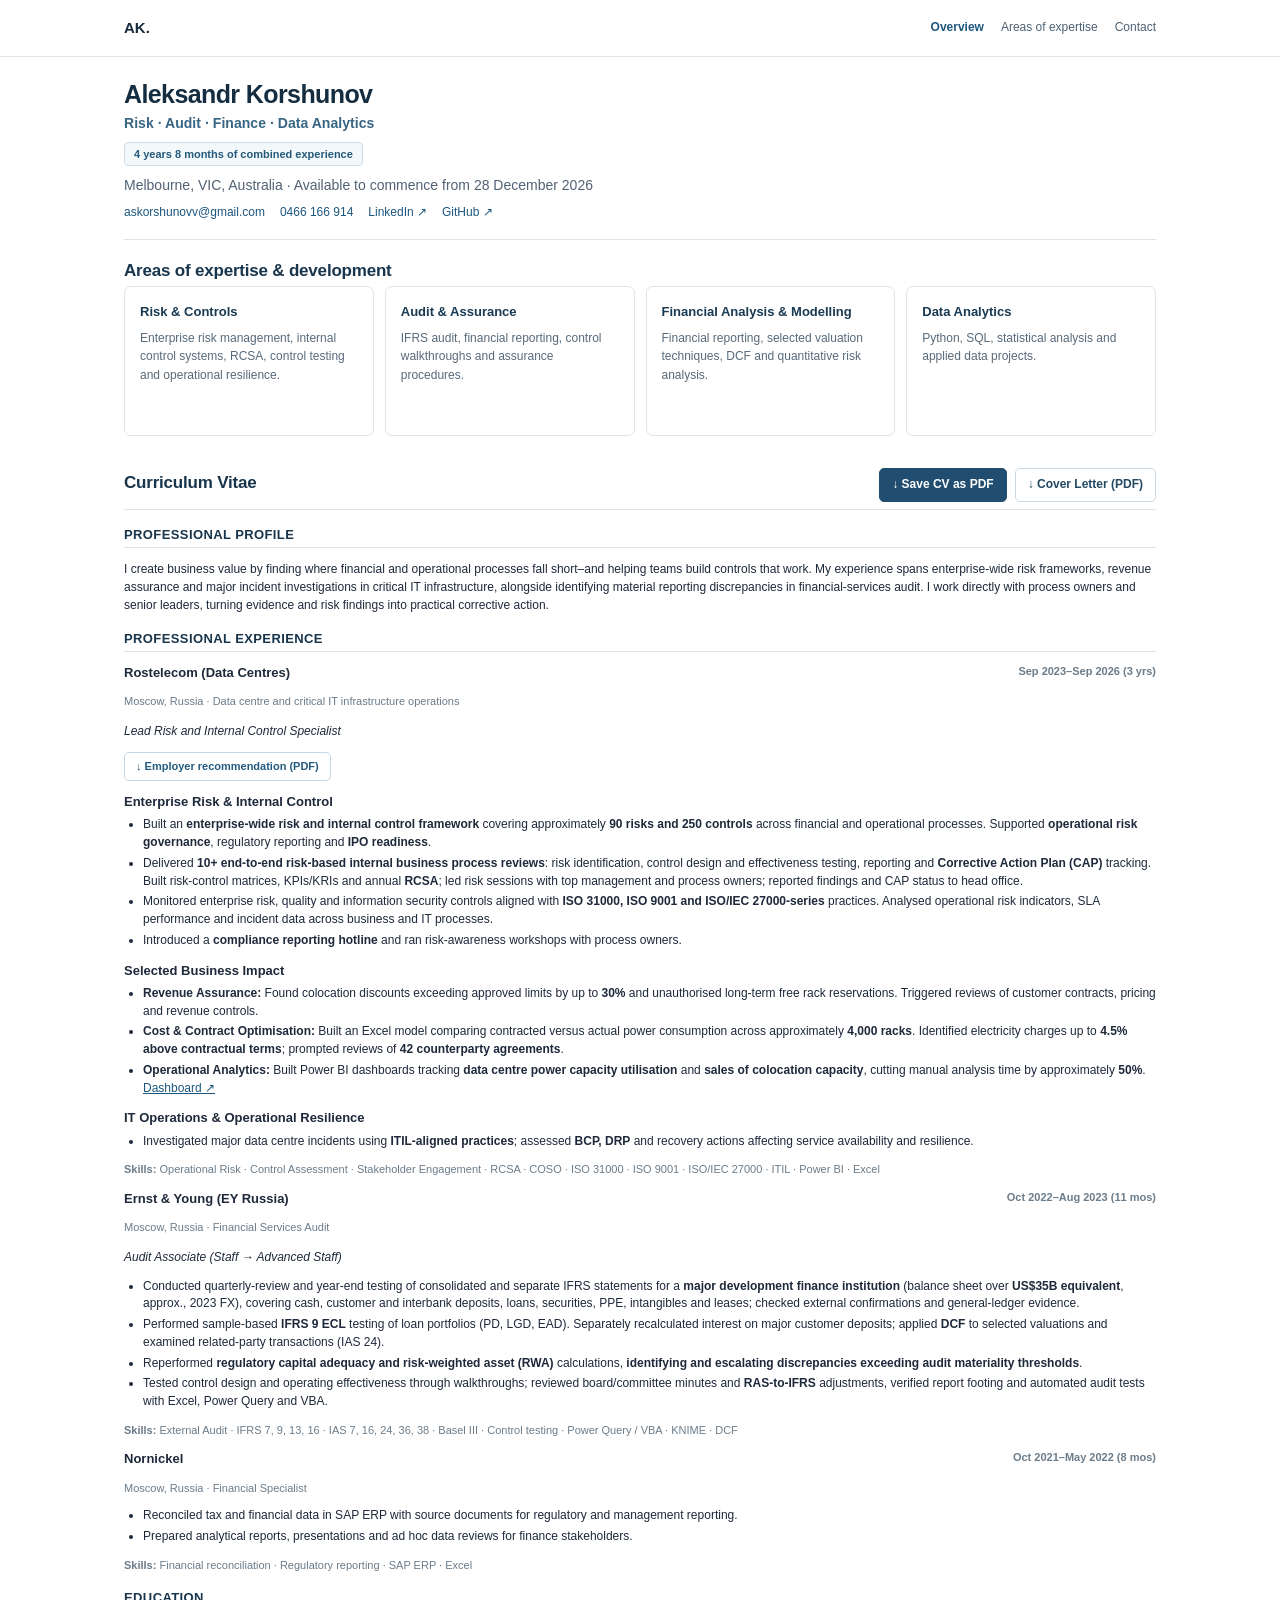
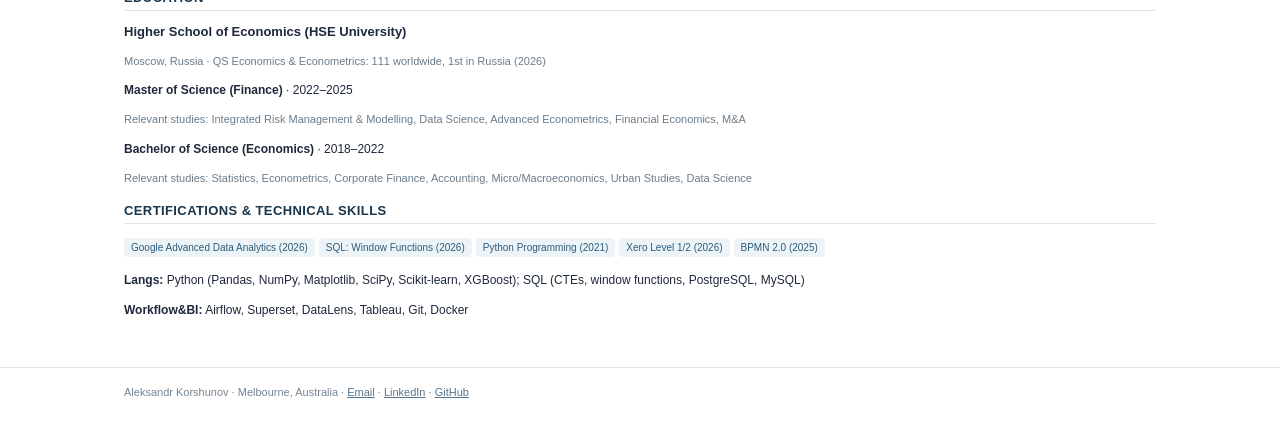
==== commit d49cf55a: "Introduce consistent circular AK. monogram across portfolio and expertise pages" ====
--- a/index.html
+++ b/index.html
@@ -1,11 +1,11 @@
 <!doctype html><html lang="en"><head><meta charset="utf-8"><meta name="viewport" content="width=device-width,initial-scale=1"><meta name="description" content="Aleksandr Korshunov — Melbourne-based Risk & Controls Analyst with 4 years 8 months of professional experience. Areas of expertise and full CV."><title>Aleksandr Korshunov | Risk & Controls · Audit · Finance · Analytics</title><link rel="stylesheet" href="assets/css/site.css"></head><body>
-<header class="header"><div class="wrap nav"><a class="brand brand-mark" href="./" aria-label="AK. Personal portfolio"><span class="brand-initials">AK<span class="brand-dot">.</span></span><span class="brand-descriptor">Portfolio</span></a><nav class="navlinks"><a class="active" href="./">Overview</a><a href="#areas">Areas of expertise</a><a href="mailto:askorshunovv@gmail.com">Contact</a></nav></div></header>
+<header class="header"><div class="wrap nav"><a class="brand brand-emblem" href="./" aria-label="Aleksandr Korshunov — home"><span class="brand-circle" aria-hidden="true">AK<span class="brand-point">.</span></span></a><nav class="navlinks"><a class="active" href="./">Overview</a><a href="#areas">Areas of expertise</a><a href="mailto:askorshunovv@gmail.com">Contact</a></nav></div></header>
 <main class="wrap">
 <section class="intro"><h1>Aleksandr Korshunov</h1><div class="role">Risk · Audit · Finance · Data Analytics</div><div class="experience-pill">4 years 8 months of combined experience</div><p>Melbourne, VIC, Australia · Available to commence from 28 December 2026</p><div class="meta"><a href="mailto:askorshunovv@gmail.com">askorshunovv@gmail.com</a><a href="tel:+61466166914">0466 166 914</a><a href="https://www.linkedin.com/in/askorshunovv" target="_blank" rel="noopener">LinkedIn ↗</a><a href="https://github.com/nevskoii" target="_blank" rel="noopener">GitHub ↗</a></div></section>
-<section class="section" id="areas"><h2>Areas of expertise &amp; development</h2><div class="grid four"><article class="tile area-card"><h3>Risk &amp; Controls</h3><p>Enterprise risk management, internal control systems, RCSA, control testing and operational resilience.</p><div class="area-pop"><p>Experience in managing and improving risk and internal control frameworks, reviewing business processes, assessing control effectiveness and supporting management and regulatory reporting.</p><a href="expertise/risk-controls/">Read more →</a></div></article>
-<article class="tile area-card"><h3>Audit &amp; Assurance</h3><p>IFRS audit, financial reporting, control walkthroughs and assurance procedures.</p><div class="area-pop"><p>Experience in financial-services external audit, evidence-based testing of financial statements and controls, IFRS 9 ECL sample testing and regulatory capital analysis.</p><a href="expertise/audit-assurance/">Read more →</a></div></article>
-<article class="tile area-card"><h3>Financial Analysis &amp; Modelling</h3><p>Financial reporting, selected valuation techniques, DCF and quantitative risk analysis.</p><div class="area-pop"><p>Experience with financial statement analysis and selected valuation procedures; developing financial forecasting and credit risk modelling skills.</p><a href="expertise/financial-analysis/">Read more →</a></div></article>
-<article class="tile area-card"><h3>Data Analytics</h3><p>Python, SQL, statistical analysis and applied data projects.</p><div class="area-pop"><p>Applied data analysis and statistical modelling, including the Google Advanced Data Analytics capstone.</p><a href="expertise/data-analytics/">Read more →</a></div></article></div></section>
+<section class="section" id="areas"><h2>Areas of expertise &amp; development</h2><div class="grid four"><article class="tile area-card" tabindex="0"><h3>Risk &amp; Controls</h3><p>Enterprise risk management, internal control systems, RCSA, control testing and operational resilience.</p><div class="area-pop"><p>Experience in managing and improving risk and internal control frameworks, reviewing business processes, assessing control effectiveness and supporting management and regulatory reporting.</p><a href="expertise/risk-controls/">Read more →</a></div></article>
+<article class="tile area-card" tabindex="0"><h3>Audit &amp; Assurance</h3><p>IFRS audit, financial reporting, control walkthroughs and assurance procedures.</p><div class="area-pop"><p>Experience in financial-services external audit, evidence-based testing of financial statements and controls, IFRS 9 ECL sample testing and regulatory capital analysis.</p><a href="expertise/audit-assurance/">Read more →</a></div></article>
+<article class="tile area-card" tabindex="0"><h3>Financial Analysis &amp; Modelling</h3><p>Financial reporting, selected valuation techniques, DCF and quantitative risk analysis.</p><div class="area-pop"><p>Experience with financial statement analysis and selected valuation procedures; developing financial forecasting and credit risk modelling skills.</p><a href="expertise/financial-analysis/">Read more →</a></div></article>
+<article class="tile area-card" tabindex="0"><h3>Data Analytics</h3><p>Python, SQL, statistical analysis and applied data projects.</p><div class="area-pop"><p>Applied data analysis and statistical modelling, including the Google Advanced Data Analytics capstone.</p><a href="expertise/data-analytics/">Read more →</a></div></article></div></section>
 <section class="section" id="cv"><div class="section-heading-actions"><h2>Curriculum Vitae</h2><div class="actions"><a class="button primary" href="assets/CV_Aleksandr_Korshunov.pdf" download>↓ Save CV as PDF</a><a class="button" href="assets/Aleksandr_Korshunov_Cover_Letter.pdf" download>↓ Cover Letter (PDF)</a></div></div>
 <article class="resume"><h2>Professional Profile</h2><p>I create business value by finding where financial and operational processes fall short–and helping teams build controls that work. My experience spans enterprise-wide risk frameworks, revenue assurance and major incident investigations in critical IT infrastructure, alongside identifying material reporting discrepancies in financial-services audit. I work directly with process owners and senior leaders, turning evidence and risk findings into practical corrective action.</p>
 <h2>Professional Experience</h2><div id="rostelecom"><h3>Rostelecom (Data Centres) <span class="period">Sep 2023–Sep 2026 (3 yrs)</span></h3><p class="small">Moscow, Russia · Data centre and critical IT infrastructure operations</p><p><em>Lead Risk and Internal Control Specialist</em></p><div class="reference-action"><a class="button ref-button" id="recommendation-download" href="assets/Recc_Letter_Aleksandr_Korshunov.pdf" download aria-label="Download signed employer recommendation PDF">↓ Employer recommendation (PDF)</a></div><h3>Enterprise Risk & Internal Control</h3><ul>
@@ -31,7 +31,8 @@
 const isTouch = () => window.matchMedia('(hover: none), (pointer: coarse)').matches;
 function closeAll() {cards.forEach(card=>card.classList.remove('is-open'));}
 cards.forEach(card=>{
-  card.addEventListener('pointerleave',()=>card.classList.remove('is-open'));
+  card.addEventListener('pointerleave',()=>{if(!isTouch())card.classList.remove('is-open')});
+  card.addEventListener('keydown',event=>{if((event.key==='Enter'||event.key===' ')&&event.target===card){event.preventDefault();const wasOpen=card.classList.contains('is-open');closeAll();if(!wasOpen)card.classList.add('is-open')}});
   card.addEventListener('click',event=>{
     if(!isTouch() || event.target.closest('a')) return;
     const alreadyOpen=card.classList.contains('is-open');
--- a/assets/css/site.css
+++ b/assets/css/site.css
@@ -44,3 +44,28 @@
 .note-link:hover{background:#f7fafc;border-color:#a4bfd1}.note-link strong{font-size:13px;display:block}.note-link small{font-size:11px;line-height:1.6;color:#677c8c;display:block;margin-top:4px}
 .note-entry{padding:11px 0 14px;border-bottom:1px solid #e4ebef;max-width:770px}.note-entry:last-child{border-bottom:0}.note-entry h3{font-size:13px;color:#254a65;margin:0 0 5px}.note-entry p{margin:0}
 @media(max-width:800px){.area-card{min-height:unset}.notes-page .pagehead h1{font-size:23px}}
+
+
+/* Header identity and clean, seamless hover cards */
+.brand-mark{display:inline-flex;align-items:baseline;gap:11px;white-space:nowrap;text-decoration:none}
+.brand-initials{font-size:20px;font-weight:800;letter-spacing:-.075em;color:#16344a;line-height:1}
+.brand-dot{color:#387da7;letter-spacing:0}
+.brand-descriptor{font-size:10px;text-transform:uppercase;letter-spacing:.14em;font-weight:650;color:#718699}
+.intro .role{font-size:14px;color:#376583;font-weight:650;letter-spacing:.003em}
+.reference-action{display:flex;align-items:center;margin:9px 0 11px}
+.reference-action .ref-button{display:inline-flex;align-items:center;gap:7px;white-space:normal;width:auto;min-height:unset;padding:6px 11px;font-size:11px;line-height:1.4;background:#fff;color:#245b80;border:1px solid #c5d7e3;border-radius:5px;box-shadow:none}
+.reference-action .ref-button:hover{background:#edf4f8;border-color:#92b3ca}
+.area-card{position:relative;isolation:isolate;overflow:visible;transition:border-color .15s ease,background .15s ease,box-shadow .15s ease}
+.area-card:hover,.area-card.is-open{z-index:9;background:#fff;border-color:#a5bdce;border-radius:7px 7px 0 0;box-shadow:0 3px 12px rgba(24,72,106,.075)}
+.area-card .area-pop{position:absolute;box-sizing:content-box;display:none;top:calc(100% - 1px);left:-1px;right:-1px;padding:12px 14px 14px;background:#fff;border:1px solid #a5bdce;border-top:0;border-radius:0 0 7px 7px;box-shadow:0 9px 16px rgba(24,72,106,.10);z-index:10}
+.area-card .area-pop::before{content:"";display:block;position:absolute;top:0;left:14px;right:14px;border-top:1px solid #e5ebf0}
+.area-card .area-pop p{margin:0 0 8px;line-height:1.55;font-size:11px}
+.area-card .area-pop a{display:inline-flex;font-size:11px;font-weight:700;color:#1d5b80;margin:3px 0 0;text-decoration:none}
+.area-card .area-pop a:hover{text-decoration:underline}
+@media(hover:hover) and (pointer:fine){.area-card:hover .area-pop{display:block}}
+.area-card.is-open .area-pop{display:block}
+@media(max-width:800px){
+.area-card:hover,.area-card.is-open{border-radius:7px;box-shadow:0 3px 12px rgba(24,72,106,.075)}
+.area-card .area-pop{position:static;box-sizing:border-box;margin:10px 0 0;padding:10px 0 0;border:0;border-top:1px solid #e5ebf0;border-radius:0;box-shadow:none}
+.area-card .area-pop::before{display:none}
+}
